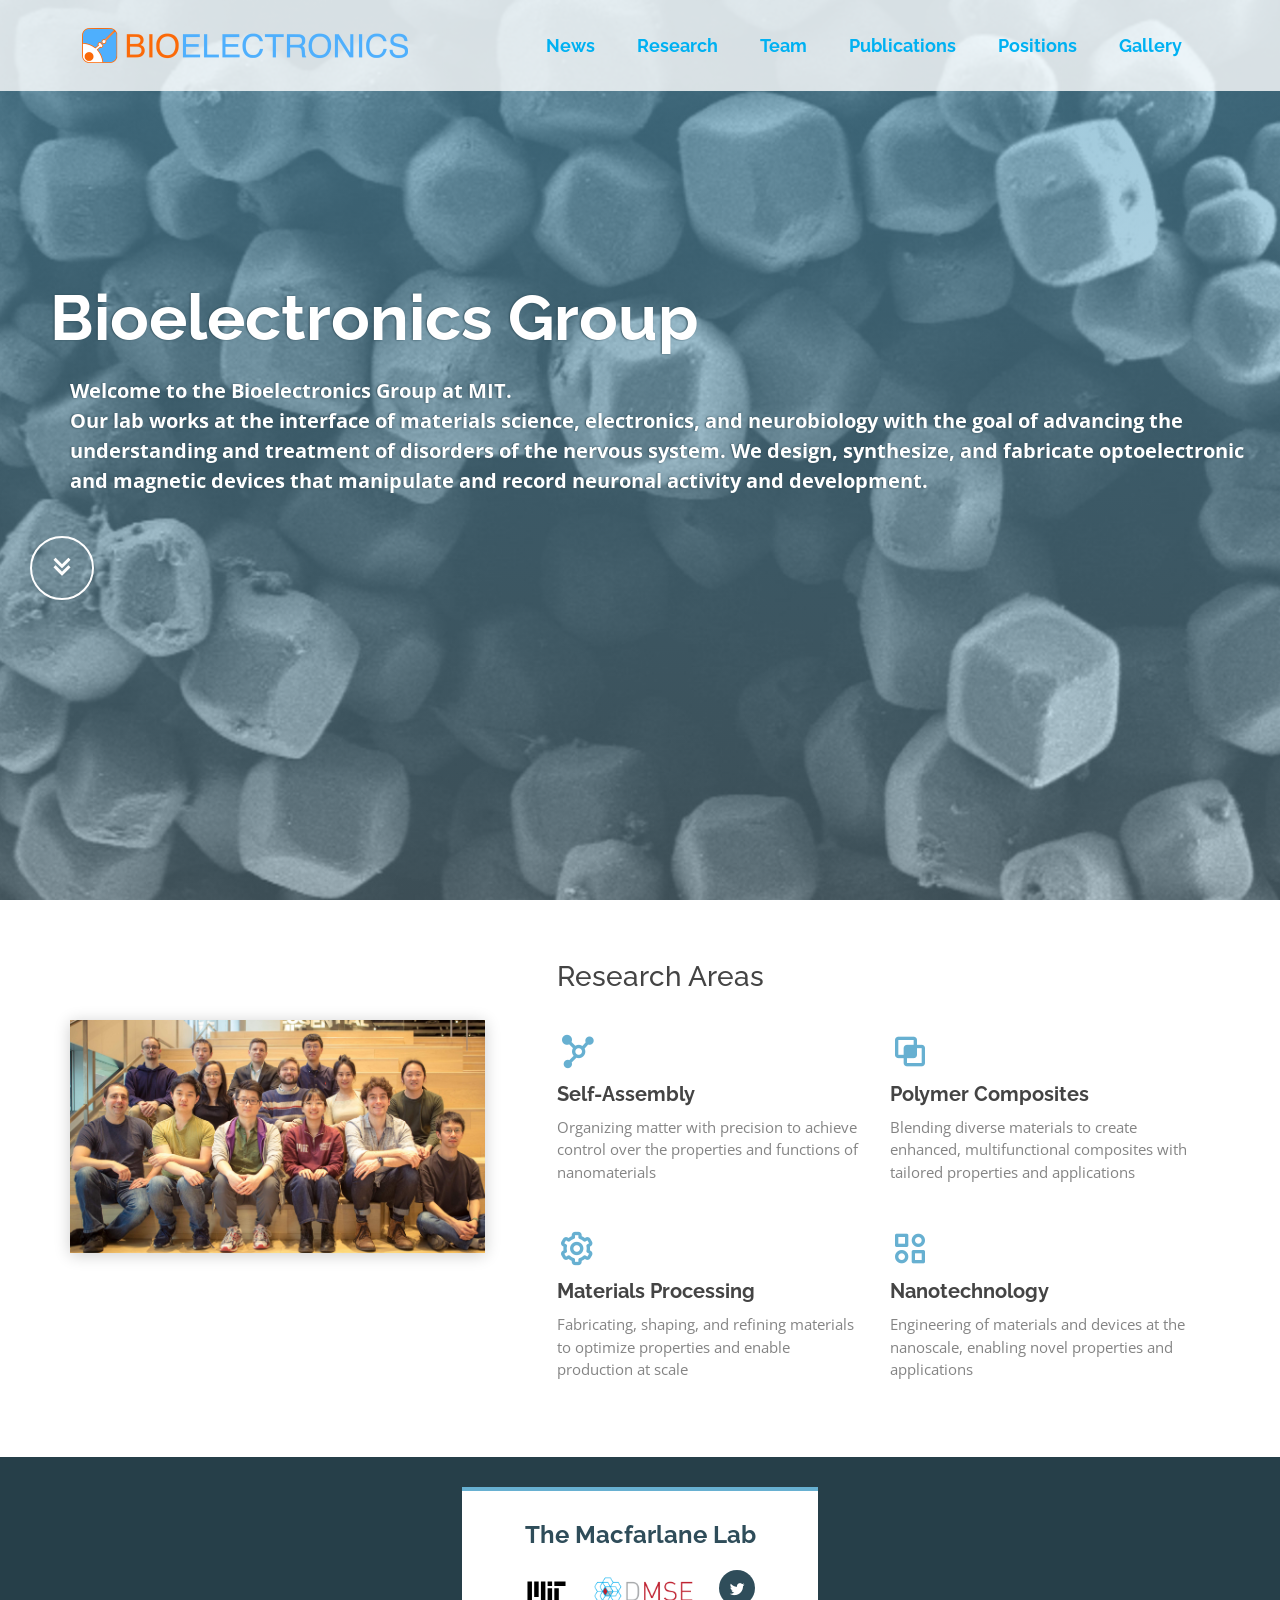
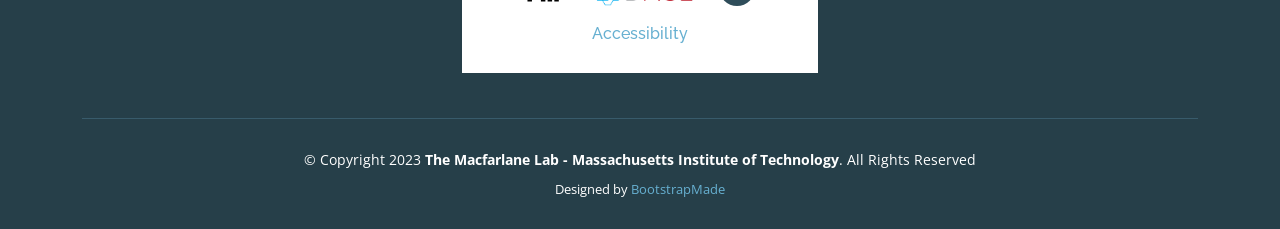
==== index.html @ 1fc3d75a "2025-08-12" ====
<!DOCTYPE html>
<html lang="en">

<head>
  <meta charset="utf-8">
  <meta content="width=device-width, initial-scale=1.0" name="viewport">

  <title>The Macfarlane Lab</title>
  <meta content="" name="description">
  <meta content="" name="keywords">

  <!-- Favicons -->
  <link href="assets/img/favicon.svg" rel="icon">
  <link href="assets/img/apple-touch-icon.png" rel="apple-touch-icon">

  <!-- Google Fonts -->
  <link href="https://fonts.googleapis.com/css?family=Open+Sans:300,300i,400,400i,600,600i,700,700i|Raleway:300,300i,400,400i,500,500i,600,600i,700,700i|Poppins:300,300i,400,400i,500,500i,600,600i,700,700i" rel="stylesheet">

  <!-- Vendor CSS Files -->
  <link href="assets/vendor/aos/aos.css" rel="stylesheet">
  <link href="assets/vendor/bootstrap/css/bootstrap.min.css" rel="stylesheet">
  <link href="assets/vendor/bootstrap-icons/bootstrap-icons.css" rel="stylesheet">
  <link href="assets/vendor/boxicons/css/boxicons.min.css" rel="stylesheet">
  <link href="assets/vendor/glightbox/css/glightbox.min.css" rel="stylesheet">
  <link href="assets/vendor/swiper/swiper-bundle.min.css" rel="stylesheet">

  <!-- Template Main CSS File -->
  <link href="assets/css/style.css" rel="stylesheet">

  <!-- =======================================================
  * Template Name: Squadfree
  * Updated: May 30 2023 with Bootstrap v5.3.0
  * Template URL: https://bootstrapmade.com/squadfree-free-bootstrap-template-creative/
  * Author: BootstrapMade.com
  * License: https://bootstrapmade.com/license/
  ======================================================== -->
</head>

<body>

  <!-- ======= Header ======= -->
  <header id="header" class="fixed-top ">
    <div class="container d-flex align-items-center justify-content-between position-relative">

      <div class="logo">
        <!-- <h1 class="text-light"><a href="index.html"><span>The Macfarlane Lab</span></a></h1> -->
        <!-- Uncomment below if you prefer to use an image logo -->
        <a href="index.html"><img src="assets/img/logo.png" alt="" class="img-fluid"></a>
      </div>

      <nav id="navbar" class="navbar">
        <ul>
          <!-- <li><a class="nav-link scrollto" href="index.html#hero">Home</a></li> -->
          <li><a class="nav-link scrollto" href="news.html">News</a></li>
          <!-- <li class="dropdown"><a href="research.html"><span>Research</span> <i class="bi bi-chevron-down"></i></a>
            <ul>
              <li><a href="research.html#overview">Overview</a></li>
              <li><a href="research.html#NCT">Magnetic Nanomaterials</a></li>
              <li><a href="research.html#PGNP">Multifunctional Fibers</a></li>
              <li><a href="research.html#PAE">Brain-Body Axis</a></li>
            </ul>
          </li>
          <li class="dropdown"><a href="team.html"><span>Team</span> <i class="bi bi-chevron-down"></i></a>
            <ul>
              <li><a href="polina.html">Prof. Anikeeva</a></li>
              <li><a href="team.html">Group Members</a></li>
            </ul>
          </li> -->
          <li><a class="nav-link scrollto" href="research.html">Research</a></li>
          <li><a class="nav-link scrollto" href="team.html">Team</a></li>          
          <li><a class="nav-link scrollto" href="publications.html">Publications</a></li>
          <li><a class="nav-link scrollto" href="contact.html">Positions</a></li>
          <li><a class="nav-link scrollto" href="gallery.html">Gallery</a></li>
        </ul>
        <i class="bi bi-list mobile-nav-toggle"></i>
      </nav><!-- .navbar -->

      <!-- <div class="logo" id="mit-logo">
        <a target="_blank " href="https://www.mit.edu/"><img src="assets/img/mit-lockup-std-three-line-rgb-white.svg" alt="" class="img-fluid"></a>
      </div> -->

    </div>
  </header><!-- End Header -->


  <!-- ======= Hero Section ======= -->
<section id="hero">
  <div class="hero-slideshow">
    <div class="slide active" style="background-image: url('assets/img/hero/hero-1.png')"></div>
    <div class="slide" style="background-image: url('assets/img/hero/hero-2.png')"></div>
    <div class="slide" style="background-image: url('assets/img/hero/hero-3.png')"></div>
    <div class="slide" style="background-image: url('assets/img/hero/hero-4.png')"></div>
    <div class="slide" style="background-image: url('assets/img/hero/hero-5.png')"></div>
    <div class="slide" style="background-image: url('assets/img/hero/hero-6.png')"></div>
  </div>
  
  <div class="hero-container" data-aos="fade-up">
      <h1>Bioelectronics Group</h1>
      <p>Welcome to the Bioelectronics Group at MIT.
      <br>
      Our lab works at the interface of materials science, electronics, 
        and neurobiology with the goal of advancing the understanding and treatment of disorders of the nervous system. 
        We design, synthesize, and fabricate optoelectronic and magnetic devices that manipulate and record neuronal activity and development.</p>
      <a href="#about" class="btn-get-started scrollto"><i class="bx bx-chevrons-down"></i></a>
  </div>
</section>
  <!-- <section id="hero">
    <div class="hero-container" data-aos="fade-up">
      <h1>Bioelectronics Group</h1>
      <p>Welcome to the Bioelectronics Group at MIT.
      <br>
      Our lab works at the interface of materials science, electronics, 
        and neurobiology with the goal of advancing the understanding and treatment of disorders of the nervous system. 
        We design, synthesize, and fabricate optoelectronic and magnetic devices that manipulate and record neuronal activity and development.</p>
      <a href="#about" class="btn-get-started scrollto"><i class="bx bx-chevrons-down"></i></a>
    </div>
  </section> -->
  <!-- End Hero -->

  <main id="main">

    <!-- ======= About Section ======= -->
    <section id="about" class="about about-main">
      <div class="container">

        <div class="row no-gutters">
          <div class="content col-xl-5 d-flex align-items-stretch" data-aos="fade-in">
            <div class="content">
              <div class="pic group-photo"><img src="assets/img/team/Group Photo 3_24.jpg" class="img-fluid" alt=""></div>
            </div>
          </div>
          <div class="col-xl-7 d-flex align-items-stretch">
            <div class="icon-boxes d-flex flex-column justify-content-center">
              <div class="row" data-aos="fade-up" >
                <h3>Research Areas</h3>
              </div>
              <div class="row">
                <div class="col-md-6 icon-box" data-aos="fade-up" data-aos-delay="100">
                  <i class="bx bxs-network-chart"></i>
                  <h4>Self-Assembly</h4>
                  <p>Organizing matter with precision to achieve control over the properties and functions of nanomaterials</p>
                </div>
                <div class="col-md-6 icon-box" data-aos="fade-up" data-aos-delay="200">
                  <i class='bx bx-intersect'></i>
                  <h4>Polymer Composites</h4>
                  <p>Blending diverse materials to create enhanced, multifunctional composites with tailored properties and applications</p>
                </div>
                <div class="col-md-6 icon-box" data-aos="fade-up" data-aos-delay="300">
                  <i class="bx bx-cog"></i>
                  <h4>Materials Processing</h4>
                  <p>Fabricating, shaping, and refining materials to optimize properties and enable production at scale</p>
                </div>
                <div class="col-md-6 icon-box" data-aos="fade-up" data-aos-delay="400">
                  <i class='bx bx-category-alt'></i>
                  <h4>Nanotechnology</h4>
                  <p>Engineering of materials and devices at the nanoscale, enabling novel properties and applications</p>
                </div>
              </div>
            </div><!-- End .content-->
          </div>
        </div>

      </div>
    </section><!-- End About Section -->

  </main><!-- End #main -->

  <!-- ======= Footer ======= -->
  <footer id="footer">
    <div class="footer-top">
      <div class="container">
        <div class="row justify-content-md-center">

          <div class="col-lg-4 col-md-7">
            <div class="footer-info">
              <h3>The Macfarlane Lab</h3>
              <div class="social-links mt-3">
                <a target="_blank" href="https://www.mit.edu/"><img src="assets/img/mit-logo-std-rgb-black.svg"></a>
                <a target="_blank" href="https://dmse.mit.edu/"><img src="assets/img/dmse-logo.png"></a>
                <a class="social-link" target="_blank" href="https://twitter.com/labmacfarlane" class="twitter"><i class="bx bxl-twitter"></i></a>             
              </div>
              <h6 class="accessibility"><a target="_blank" href="https://accessibility.mit.edu/">Accessibility</a></h6>
            </div>
          </div>

        </div>
      </div>
    </div>

    <div class="container">
      <div class="copyright">
        &copy; Copyright 2023 <strong><span>The Macfarlane Lab - Massachusetts Institute of Technology</span></strong>. All Rights Reserved
      </div>
      <div class="credits">
        <!-- All the links in the footer should remain intact. -->
        <!-- You can delete the links only if you purchased the pro version. -->
        <!-- Licensing information: https://bootstrapmade.com/license/ -->
        <!-- Purchase the pro version with working PHP/AJAX contact form: https://bootstrapmade.com/squadfree-free-bootstrap-template-creative/ -->
        Designed by <a href="https://bootstrapmade.com/">BootstrapMade</a>
      </div>
    </div>
  </footer><!-- End Footer -->

  <a href="#" class="back-to-top d-flex align-items-center justify-content-center"><i class="bi bi-arrow-up-short"></i></a>

  <!-- Vendor JS Files -->
  <script src="assets/vendor/purecounter/purecounter_vanilla.js"></script>
  <script src="assets/vendor/aos/aos.js"></script>
  <script src="assets/vendor/bootstrap/js/bootstrap.bundle.min.js"></script>
  <script src="assets/vendor/glightbox/js/glightbox.min.js"></script>
  <script src="assets/vendor/isotope-layout/isotope.pkgd.min.js"></script>
  <script src="assets/vendor/swiper/swiper-bundle.min.js"></script>

  <!-- Template Main JS File -->
  <script src="assets/js/main.js"></script>

</body>

</html>
---- assets/css/style.css ----
/**
* Template Name: Squadfree
* Updated: May 30 2023 with Bootstrap v5.3.0
* Template URL: https://bootstrapmade.com/squadfree-free-bootstrap-template-creative/
* Author: BootstrapMade.com
* License: https://bootstrapmade.com/license/
*/

/*--------------------------------------------------------------
# General
--------------------------------------------------------------*/
body {
  font-family: "Open Sans", sans-serif;
  color: #444444;
}

a {
  text-decoration: none;
  color: #67b0d1;
}

a:hover {
  color: #8ec4dd;
  text-decoration: none;
}

h1,
h2,
h3,
h4,
h5,
h6 {
  font-family: "Raleway", sans-serif;
}

#main {
  margin-top: 90px;
}

/*--------------------------------------------------------------
# Back to top button
--------------------------------------------------------------*/
.back-to-top {
  position: fixed;
  visibility: hidden;
  opacity: 0;
  right: 15px;
  bottom: 15px;
  z-index: 998;
  background: #67b0d1;
  width: 40px;
  height: 40px;
  border-radius: 50px;
  transition: all 0.4s;
}

.back-to-top i {
  font-size: 24px;
  color: #fff;
  line-height: 0;
}

.back-to-top:hover {
  background: #86c0da;
  color: #fff;
}

.back-to-top.active {
  visibility: visible;
  opacity: 1;
}

/*--------------------------------------------------------------
# Disable aos animation delay on mobile devices
--------------------------------------------------------------*/
@media screen and (max-width: 768px) {
  [data-aos-delay] {
    transition-delay: 0 !important;
  }
}

/*--------------------------------------------------------------
# Header
--------------------------------------------------------------*/
#header {
  transition: all 0.5s;
  z-index: 997;
  transition: all 0.5s;
  padding: 24px 0;
  background: rgba(255, 255, 255, 0.8);
}

#header.header-transparent {
  background: transparent;
}

#header.header-scrolled {
  background: rgba(255, 255, 255, 0.8);
  padding: 12px;
}

#header .logo h1 {
  font-size: 24px;
  margin: 0;
  line-height: 1;
  font-weight: 700;
  letter-spacing: 1px;
  font-family: "Poppins", sans-serif;
  text-transform: uppercase;
}

#header .logo h1 a,
#header .logo h1 a:hover {
  color: #fff;
  text-decoration: none;
}

#header .logo img {
  padding: 0;
  margin: 0;
  height: 35px;
  object-fit: contain;
  /* max-width: 300px; */
}

@media (max-width: 768px) {
  #header.header-scrolled {
    padding: 15px 0;
  }

  #header .logo h1 {
    font-size: 20px;
  }

  #header .logo img {
    height: 30px;
  }
}

/*--------------------------------------------------------------
# Navigation Menu
--------------------------------------------------------------*/
/**
* Desktop Navigation 
*/
.navbar {
  padding: 0;
  position: static;
}

.navbar ul {
  margin: 0;
  padding: 0;
  display: flex;
  list-style: none;
  align-items: center;
}

.navbar li {
  position: relative;
}

.navbar a,
.navbar a:focus {
  display: flex;
  align-items: center;
  justify-content: space-between;
  padding: 8px 16px;
  margin-left: 10px;
  font-family: "Raleway", sans-serif;
  font-size: 18px;
  font-weight: 700;
  color:  #00b1f2;
  white-space: nowrap;
  transition: 0.2s;
}

.navbar a i,
.navbar a:focus i {
  font-size: 12px;
  line-height: 0;
  margin-left: 5px;
}

.navbar a:hover,
.navbar .active,
.navbar .active:focus,
.navbar li:hover>a {
  background: rgba(255, 255, 255, 0.6);
  color:  #ff9100;
}

.navbar .dropdown ul {
  display: block;
  position: absolute;
  left: 10px;
  top: calc(100% + 30px);
  margin: 0;
  padding: 10px 0;
  z-index: 99;
  opacity: 0;
  visibility: hidden;
  background: #ffffff;
  box-shadow: 0px 0px 30px rgba(127, 137, 161, 0.0);
  transition: 0.3s;
}

.navbar .dropdown ul li {
  min-width: 200px;
}

.navbar .dropdown ul a {
  padding: 10px 20px;
  font-size: 15px;
  text-transform: none;
  font-weight: 600;
  color: #2f4d5a;
}

.navbar .dropdown ul a i {
  font-size: 12px;
}

.navbar .dropdown ul a:hover,
.navbar .dropdown ul .active:hover,
.navbar .dropdown ul li:hover>a {
  color:  #00bafe;
}

.navbar .dropdown:hover>ul {
  opacity: 1;
  top: 100%;
  visibility: visible;
}

.navbar .megamenu {
  position: static;
}

.navbar .megamenu ul {
  margin: 0;
  padding: 10px;
  display: block;
  position: absolute;
  top: 130%;
  left: 0;
  right: 0;
  visibility: hidden;
  opacity: 0;
  display: flex;
  transition: 0.3s;
  border-radius: 4px;
  z-index: 99;
}

.navbar .megamenu ul li {
  flex: 1;
}

.navbar .megamenu ul li strong {
  padding: 10px 0 10px 20px;
  display: block;
}

.navbar .megamenu ul li a,
.navbar .megamenu ul li:hover>a {
  color: rgba(var(--color-white-rgb), 0.5);
  background: none;
  padding: 8px 10px;
}

.navbar .megamenu ul li a:hover,
.navbar .megamenu ul li .active,
.navbar .megamenu ul li .active:hover {
  color: #67b0d1;
}

.navbar .megamenu:hover>ul {
  opacity: 1;
  top: 100%;
  visibility: visible;
}

.navbar .dropdown .dropdown ul {
  top: 0;
  left: calc(100% - 30px);
  visibility: hidden;
}

.navbar .dropdown .dropdown:hover>ul {
  opacity: 1;
  top: 0;
  left: 100%;
  visibility: visible;
}

@media (max-width: 1366px) {
  .navbar .dropdown .dropdown ul {
    left: -90%;
  }

  .navbar .dropdown .dropdown:hover>ul {
    left: -100%;
  }
}

/**
* Mobile Navigation 
*/
.mobile-nav-toggle {
  color: #00b1f2;
  font-size: 28px;
  cursor: pointer;
  display: none;
  line-height: 0;
  transition: 0.5s;
}

@media (max-width: 991px) {
  .mobile-nav-toggle {
    display: block;
  }

  .navbar ul {
    display: none;
  }

  .navbar {
    order: 3;
  } #mit-logo {
    order: 2;
  }
}

.navbar-mobile {
  position: fixed;
  overflow: hidden;
  top: 0;
  right: 0;
  left: 0;
  bottom: 0;
  background: rgba(43, 111, 142, 0.9);
  transition: 0.3s;
}

.navbar-mobile .mobile-nav-toggle {
  position: absolute;
  top: 15px;
  right: 15px;
}

.navbar-mobile ul {
  display: block;
  position: absolute;
  top: 55px;
  right: 15px;
  bottom: 15px;
  left: 15px;
  padding: 10px 0;
  background-color: #fff;
  overflow-y: auto;
  transition: 0.3s;
}

.navbar-mobile a,
.navbar-mobile a:focus {
  padding: 10px 20px;
  font-size: 15px;
  color: #2f4d5a;
}

.navbar-mobile a:hover,
.navbar-mobile .active,
.navbar-mobile li:hover>a {
  color: #67b0d1;
}

.navbar-mobile .getstarted,
.navbar-mobile .getstarted:focus {
  margin: 15px;
}

.navbar-mobile .dropdown ul {
  position: static;
  display: none;
  margin: 10px 20px;
  padding: 10px 0;
  z-index: 99;
  opacity: 1;
  visibility: visible;
  background: #fff;
  box-shadow: 0px 0px 30px rgba(127, 137, 161, 0.25);
}

.navbar-mobile .dropdown ul li {
  min-width: 200px;
}

.navbar-mobile .dropdown ul a {
  padding: 10px 20px;
}

.navbar-mobile .dropdown ul a i {
  font-size: 12px;
}

.navbar-mobile .dropdown ul a:hover,
.navbar-mobile .dropdown ul .active:hover,
.navbar-mobile .dropdown ul li:hover>a {
  color: #67b0d1;
}

.navbar-mobile .dropdown>.dropdown-active {
  display: block;
}

.navbar-mobile .megamenu ul li a,
.navbar-mobile .megamenu ul li:hover>a {
  color: rgba(var(--color-white-rgb), 0.5);
  background: none;
}

.navbar-mobile .megamenu ul li a:hover,
.navbar-mobile .megamenu ul li .active,
.navbar-mobile .megamenu ul li .active:hover {
  color: #67b0d1;
}

/*--------------------------------------------------------------
# Hero Section
--------------------------------------------------------------*/
#hero {
  width: 100%;
  height: 100vh;
  background: linear-gradient(rgba(55, 142, 181, 0.5), rgba(55, 142, 181, 0.2)), url("../img/hero-bg.jpg") top center;
  background-size: cover;
  position: relative;
  margin-bottom: -90px;
}

#hero .hero-container {
  position: absolute;
  bottom: 0;
  top: 0;
  left: 20px;
  right: 0;
  display: flex;
  justify-content: center;
  align-items: flex-start;
  flex-direction: column;
  text-align: left;
}

#hero h1 {
  margin: 0 0 30px 30px;
  font-size: 64px;
  font-weight: 700;
  line-height: 56px;
  /* text-transform: uppercase; */
  color: #fff;
  text-shadow: -1px 0 2px #2f4d5a;
}

#hero h2 {
  color: #fff;
  margin-bottom: 50px;
  padding: 0 20px;
  font-size: 20px;
  text-transform: uppercase;
  font-weight: 700;
  text-shadow: -1px 0 2px #2f4d5a;
}

#hero p {
  color: #fff;
  margin: 0 0 30px 30px;
  padding: 0 20px;
  font-size: 20px;
  font-weight: 700;
  text-shadow: -1px 0 2px #2f4d5a;
}

#hero .btn-get-started {
  font-size: 36px;
  display: inline-block;
  padding: 4px 0;
  border-radius: 50px;
  transition: 0.3s ease-in-out;
  margin: 10px;
  width: 64px;
  height: 64px;
  text-align: center;
  border: 2px solid #fff;
  color: #fff;
}

#hero .btn-get-started:hover {
  padding-top: 8px;
  background: rgba(255, 255, 255, 0.15);
}

#hero .hero-slideshow {
  position: absolute;
  top: 0;
  left: 0;
  width: 100%;
  height: 100%;
  z-index: -1;
}

#hero .slide {
  position: absolute;
  top: 0;
  left: 0;
  width: 100%;
  height: 100%;
  background-size: cover;
  background-position: center;
  opacity: 0;
  transition: opacity 2s ease-in-out;
}

#hero .slide.active {
  opacity: 1;
}

#hero .slide::before {
  content: '';
  position: absolute;
  top: 0;
  left: 0;
  width: 100%;
  height: 100%;
  background: linear-gradient(rgba(55, 142, 181, 0.5), rgba(55, 142, 181, 0.2));
}

@media (min-width: 1024px) {
  #hero {
    background-attachment: fixed;
  }
}

@media (max-width: 768px) {
  #hero h1 {
    font-size: 28px;
    line-height: 36px;
  }

  #hero h2 {
    font-size: 14px;
    line-height: 18px;
    margin-bottom: 30px;
  }
}

/*--------------------------------------------------------------
# Sections General
--------------------------------------------------------------*/
section {
  padding: 30px 0 60px 0;
  overflow: hidden;
}

.section-bg {
  background-color: #f4f9fc;
}

.section-title {
  display: flex;
  flex-direction: column;
  text-align: center;
  padding-bottom: 30px;
  align-items: center;
}

.section-title h2 {
  font-size: 32px;
  font-weight: bold;
  position: relative;
  margin-bottom: 30px;
  color: #2f4d5a;
  z-index: 2;
}

.section-title h2::after {
  content: "";
  position: absolute;
  left: 50%;
  top: 50%;
  transform: translate(-50%, -50%);
  width: 122px;
  height: 66px;
  background: url(../img/section-title-bg.png) no-repeat;
  z-index: -1;
}

.section-title p {
  margin-bottom: 0;
}

/*--------------------------------------------------------------
# Breadcrumbs
--------------------------------------------------------------*/
.breadcrumbs {
  padding: 15px 0;
  background-color: #f8fbfd;
  min-height: 40px;
}

.breadcrumbs h2 {
  font-size: 24px;
  font-weight: 300;
}

.breadcrumbs ol {
  display: flex;
  flex-wrap: wrap;
  list-style: none;
  padding: 0;
  margin: 0;
  font-size: 14px;
}

.breadcrumbs ol li+li {
  padding-left: 10px;
}

.breadcrumbs ol li+li::before {
  display: inline-block;
  padding-right: 10px;
  color: #6c757d;
  content: "/";
}

@media (max-width: 768px) {
  .breadcrumbs .d-flex {
    display: block !important;
  }

  .breadcrumbs ol {
    display: block;
  }

  .breadcrumbs ol li {
    display: inline-block;
  }
}

/*--------------------------------------------------------------
# About
--------------------------------------------------------------*/
.about {
  background: url("../img/about-bg.jpg") center center no-repeat;
  background-size: cover;
  padding: 60px 0;
  position: relative;
}

.about::before {
  content: "";
  position: absolute;
  left: 0;
  right: 0;
  top: 0;
  bottom: 0;
  background: rgba(255, 255, 255, 0.75);
  z-index: 9;
}

.about .container {
  position: relative;
  z-index: 10;
}

.about .content {
  padding: 30px 30px 30px 0;
}

.about .content h3 {
  font-weight: 700;
  font-size: 34px;
  color: #2f4d5a;
  margin-bottom: 30px;
}

.about .content p {
  margin-bottom: 30px;
}

.about .content .about-btn {
  display: inline-block;
  background: #67b0d1;
  padding: 6px 44px 8px 30px;
  color: #fff;
  border-radius: 50px;
  transition: 0.3s;
  position: relative;
}

.about .content .about-btn i {
  font-size: 18px;
  position: absolute;
  right: 18px;
  top: 9px;
}

.about .content .about-btn:hover {
  background: #7bbad7;
}

.about .icon-boxes .icon-box {
  margin-top: 30px;
}

.about .icon-boxes .icon-box i {
  font-size: 40px;
  color: #67b0d1;
  margin-bottom: 10px;
}

.about .icon-boxes .icon-box h4 {
  font-size: 20px;
  font-weight: 700;
  margin: 0 0 10px 0;
}

.about .icon-boxes .icon-box p {
  font-size: 15px;
  color: #848484;
}

.about .group-photo {
  box-shadow: 0px 2px 15px rgba(0, 0, 0, 0.2);
}

/* @media (max-width: 1200px) {
  .about .content {
    padding-right: 0;
  }
} */

@media (max-width: 768px) {
  .about {
    text-align: center;
  }

  .about p {
    padding: 0 40px;
  }

  .about .content {
    padding: 20px;
  }
}

/*--------------------------------------------------------------
# Research
--------------------------------------------------------------*/

.research {
  background-size: cover;
  padding: 15px 0;
  position: relative;
}

.research::before {
  content: "";
  position: absolute;
  left: 0;
  right: 0;
  top: 0;
  bottom: 0;
  background: rgba(255, 255, 255, 0.75);
  z-index: 9;
}

.research .section-title p {
  text-align: justify;
}

.research-variant {
  background-color:#409cc5
}

.research .container {
  position: relative;
  z-index: 10;
}

.research .content {
  padding: 15px 15px 0 15px;
}

.research .content h3 {
  font-weight: 700;
  font-size: 34px;
  color: #2f4d5a;
  margin-bottom: 30px;
}

.research .content p {
  text-align: justify;
}

.research-variant .topic-pic {
  box-shadow: 0px 2px 15px rgba(0, 0, 0, 0.2);
}

.research .row div {
  justify-content: center;
}

/* @media (max-width: 1200px) {
  .research .content {
    padding-right: 0;
  }
} */

@media (max-width: 768px) {
  .research .row {
    text-align: center;
  }
}

/*--------------------------------------------------------------
# News
--------------------------------------------------------------*/

.news .news-pic-container {
  padding: 15px 0;
  display: flex;
  justify-content: center;
}

.news .news-pic-container img {
  max-width: min(90%, 400px);
  box-shadow: 0px 2px 15px rgba(0, 0, 0, 0.2);
}

/*--------------------------------------------------------------
# Services
--------------------------------------------------------------*/
.services .icon-box {
  padding: 30px;
  position: relative;
  overflow: hidden;
  background: #fff;
  box-shadow: 0 0 29px 0 rgba(68, 88, 144, 0.12);
  transition: all 0.3s ease-in-out;
  border-radius: 8px;
  z-index: 1;
}

.services .icon-box::before {
  content: "";
  position: absolute;
  background: white;
  right: 0;
  left: 0;
  bottom: 0;
  top: 100%;
  transition: all 0.3s;
  z-index: -1;
}

.services .icon-box:hover::before {
  background: #67b0d1;
  top: 0;
  border-radius: 0px;
}

.services .icon {
  margin-bottom: 15px;
}

.services .icon i {
  font-size: 48px;
  line-height: 1;
  color: #67b0d1;
  transition: all 0.3s ease-in-out;
}

.services .title {
  font-weight: 700;
  margin-bottom: 15px;
  font-size: 18px;
}

.services .title a {
  color: #111;
}

.services .description {
  font-size: 15px;
  line-height: 24px;
  margin-bottom: 0;
}

.services .icon-box:hover .title a,
.services .icon-box:hover .description {
  color: #fff;
}

.services .icon-box:hover .icon i {
  color: #fff;
}

/*--------------------------------------------------------------
# Cta
--------------------------------------------------------------*/
.cta {
  background: linear-gradient(rgba(255, 255, 255, 0.8), rgba(255, 255, 255, 0.8)), url("../img/cta-bg.jpg") fixed center center;
  background-size: cover;
  padding: 60px 0;
}

.cta h3 {
  color: #fff;
  font-size: 28px;
  font-weight: 700;
}

.cta p {
  color: #fff;
}

.cta .cta-btn {
  font-family: "Raleway", sans-serif;
  text-transform: uppercase;
  font-weight: 500;
  font-size: 16px;
  letter-spacing: 1px;
  display: inline-block;
  padding: 8px 28px;
  border-radius: 25px;
  transition: 0.5s;
  margin-top: 10px;
  border: 2px solid rgba(255, 255, 255, 0.5);
  color: #fff;
}

.cta .cta-btn:hover {
  border-color: #fff;
}

/*--------------------------------------------------------------
# Portfolio
--------------------------------------------------------------*/
.portfolio .portfolio-item {
  margin-bottom: 30px;
}

.portfolio #portfolio-flters {
  padding: 0;
  margin: 0 auto 35px auto;
  list-style: none;
  text-align: center;
  background: #ecf5f9;
  border-radius: 50px;
  padding: 2px 15px;
}

.portfolio #portfolio-flters li {
  cursor: pointer;
  display: inline-block;
  padding: 10px 15px 8px 15px;
  font-size: 14px;
  font-weight: 600;
  line-height: 1;
  text-transform: uppercase;
  color: #2f4d5a;
  margin-bottom: 5px;
  transition: all 0.3s ease-in-out;
}

.portfolio #portfolio-flters li:hover,
.portfolio #portfolio-flters li.filter-active {
  color: #67b0d1;
}

.portfolio #portfolio-flters li:last-child {
  margin-right: 0;
}

.portfolio .portfolio-wrap {
  transition: 0.3s;
  position: relative;
  overflow: hidden;
  z-index: 1;
}

.portfolio .portfolio-wrap::before {
  content: "";
  background: rgba(255, 255, 255, 0.5);
  position: absolute;
  left: 0;
  right: 0;
  top: 0;
  bottom: 0;
  transition: all ease-in-out 0.3s;
  z-index: 2;
  opacity: 0;
}

.portfolio .portfolio-wrap .portfolio-info {
  background: #fff;
  padding: 20px 0;
  color: #2f4d5a;
  box-shadow: 0px 2px 15px rgba(0, 0, 0, 0.1);
  text-align: center;
  font-size: 13px;
}

.portfolio .portfolio-wrap .portfolio-info .portfolio-title {
  font-style: italic;
}

.portfolio .portfolio-wrap .portfolio-links {
  opacity: 1;
  left: 0;
  right: 0;
  bottom: -60px;
  z-index: 3;
  position: absolute;
  transition: all ease-in-out 0.3s;
  display: flex;
  justify-content: center;
}

.portfolio .portfolio-wrap .portfolio-links a {
  color: #fff;
  font-size: 28px;
  text-align: center;
  background: rgba(103, 176, 209, 0.75);
  transition: 0.3s;
  width: 50%;
}

.portfolio .portfolio-wrap .portfolio-links a:hover {
  background: rgba(103, 176, 209, 0.95);
}

.portfolio .portfolio-wrap .portfolio-links a+a {
  border-left: 1px solid #8ec4dd;
}

.portfolio .portfolio-wrap:hover::before {
  top: 0;
  left: 0;
  right: 0;
  bottom: 0;
  opacity: 1;
}

.portfolio .portfolio-wrap:hover .portfolio-links {
  opacity: 1;
  bottom: 0;
}

/*--------------------------------------------------------------
# Portfolio Details
--------------------------------------------------------------*/
.portfolio-details {
  padding-top: 40px;
}

.portfolio-details .portfolio-details-slider img {
  width: 100%;
}

.portfolio-details .portfolio-details-slider .swiper-pagination {
  margin-top: 20px;
  position: relative;
}

.portfolio-details .portfolio-details-slider .swiper-pagination .swiper-pagination-bullet {
  width: 12px;
  height: 12px;
  background-color: #fff;
  opacity: 1;
  border: 1px solid #67b0d1;
}

.portfolio-details .portfolio-details-slider .swiper-pagination .swiper-pagination-bullet-active {
  background-color: #67b0d1;
}

.portfolio-details .portfolio-info {
  padding: 30px;
  box-shadow: 0px 0 30px rgba(47, 77, 90, 0.08);
}

.portfolio-details .portfolio-info h3 {
  font-size: 22px;
  font-weight: 700;
  margin-bottom: 20px;
  padding-bottom: 20px;
  border-bottom: 1px solid #eee;
}

.portfolio-details .portfolio-info ul {
  list-style: none;
  padding: 0;
  font-size: 15px;
}

.portfolio-details .portfolio-info ul li+li {
  margin-top: 10px;
}

.portfolio-details .portfolio-description {
  padding-top: 30px;
}

.portfolio-details .portfolio-description h2 {
  font-size: 26px;
  font-weight: 700;
  margin-bottom: 20px;
}

.portfolio-details .portfolio-description p {
  padding: 0;
}

/*--------------------------------------------------------------
# Research
--------------------------------------------------------------*/



/*--------------------------------------------------------------
# Rob
--------------------------------------------------------------*/

.rob .content {
  padding: 10px 15px;
}

.rob #rob-pic {
  box-shadow: 0px 2px 15px rgba(0, 0, 0, 0.2);
}

.rob .education span, .rob .profile span {
  margin-top: 5px;
}

.rob .education .pi {
  margin-top: 2px;
  text-indent: 20px;
}

.rob .bio {
  text-align: justify;
}

/*--------------------------------------------------------------
# Team
--------------------------------------------------------------*/

.team .group-photo {
  max-width: min(90%, 700px);
  margin-bottom: 20px;
  box-shadow: 0px 2px 15px rgba(0, 0, 0, 0.2);
}

.team .grouping {
  margin: 15px 0;
}

.team .member {
  text-align: center;
  margin-bottom: 150px;
  position: relative;
}

.team .member .pic {
  overflow: hidden;
}

.team .member .member-info {
  position: absolute;
  top: 85%;
  left: 20px;
  right: 20px;
  background: #fff;
  padding: 20px 5px;
  color: #2f4d5a;
  box-shadow: 0px 2px 15px rgba(0, 0, 0, 0.1);
  overflow: hidden;
}

/* .team .member:hover .member-info {
  max-height: 300px;
} */

.team .member h4 {
  font-weight: 700;
  margin-bottom: 10px;
  font-size: 16px;
  color: #2f4d5a;
  position: relative;
  padding-bottom: 10px;
}

.team .member h4::after {
  content: "";
  position: absolute;
  display: block;
  width: 50px;
  height: 1px;
  background: #b1cbd7;
  bottom: 0;
  left: calc(50% - 25px);
}

.team .member span {
  font-style: italic;
  display: block;
  font-size: 13px;
}

.team .member .social {
  margin-top: 15px;
}

.team .member .social a {
  transition: color 0.3s;
  color: #52869d;
}

.team .member .social a:hover {
  color: #67b0d1;
}

.team .member .social i {
  font-size: 16px;
  margin: 0 2px;
}

/* @media (max-width: 992px) {
  .team .member {
    margin-bottom: 110px;
  }
} */

/*--------------------------------------------------------------
# Contact
--------------------------------------------------------------*/

.contact .content {
  padding: 10px 15px;
}

.contact .content p {
  text-align: justify;
}

.contact .section-title h2 {
  margin-bottom: 10px;
}

.contact {
  padding-bottom: 80px;
}

.contact .info-box {
  color: #444444;
  background: #fff;
  text-align: center;
  box-shadow: 0 0 30px rgba(214, 215, 216, 0.6);
  padding: 20px 0 30px 0;
}

.contact .info-box i {
  font-size: 32px;
  color: #67b0d1;
  border-radius: 50%;
  padding: 8px;
  border: 2px dotted #f0f7fa;
}

.contact .info-box h3 {
  font-size: 20px;
  color: #777777;
  font-weight: 700;
  margin: 10px 0;
}

.contact .info-box p {
  padding: 0;
  line-height: 24px;
  font-size: 14px;
  margin-bottom: 0;
}

.contact .php-email-form {
  box-shadow: 0 0 30px rgba(214, 215, 216, 0.6);
  padding: 30px;
  background: #fff;
}

.contact .php-email-form .error-message {
  display: none;
  color: #fff;
  background: #ed3c0d;
  text-align: left;
  padding: 15px;
  font-weight: 600;
}

.contact .php-email-form .error-message br+br {
  margin-top: 25px;
}

.contact .php-email-form .sent-message {
  display: none;
  color: #fff;
  background: #18d26e;
  text-align: center;
  padding: 15px;
  font-weight: 600;
}

.contact .php-email-form .loading {
  display: none;
  background: #fff;
  text-align: center;
  padding: 15px;
}

.contact .php-email-form .loading:before {
  content: "";
  display: inline-block;
  border-radius: 50%;
  width: 24px;
  height: 24px;
  margin: 0 10px -6px 0;
  border: 3px solid #18d26e;
  border-top-color: #eee;
  animation: animate-loading 1s linear infinite;
}

.contact .php-email-form input,
.contact .php-email-form textarea {
  border-radius: 0;
  box-shadow: none;
  font-size: 14px;
}

.contact .php-email-form input::focus,
.contact .php-email-form textarea::focus {
  background-color: #67b0d1;
}

.contact .php-email-form input {
  padding: 10px 15px;
}

.contact .php-email-form textarea {
  padding: 12px 15px;
}

.contact .php-email-form button[type=submit] {
  background: #67b0d1;
  border: 0;
  padding: 10px 24px;
  color: #fff;
  transition: 0.4s;
}

.contact .php-email-form button[type=submit]:hover {
  background: #8ec4dd;
}

@keyframes animate-loading {
  0% {
    transform: rotate(0deg);
  }

  100% {
    transform: rotate(360deg);
  }
}

/*--------------------------------------------------------------
# Footer
--------------------------------------------------------------*/
#footer {
  background: #263f49;
  padding: 0 0 30px 0;
  color: #fff;
  font-size: 14px;
}

#footer .footer-top {
  padding: 60px 0 30px 0;
}

#footer .footer-top .footer-info {
  margin-top: -30px;
  margin-bottom: 15px;
  background: white;
  color: #2f4d5a;
  border-top: 4px solid #67b0d1;
  text-align: center;
  padding: 30px 20px;
}

#footer .footer-top .footer-info h3 {
  font-size: 24px;
  margin: 0 0 20px 0;
  padding: 2px 0 2px 0;
  line-height: 1;
  font-weight: 700;
}

#footer .footer-top .footer-info p {
  font-size: 14px;
  line-height: 24px;
  margin-bottom: 0;
  font-family: "Raleway", sans-serif;
}

#footer .footer-top .social-links {
  padding-bottom: 10px;
}

#footer .footer-top .social-links .social-link {
  font-size: 18px;
  display: inline-block;
  background: #2f4d5a;
  color: #fff;
  line-height: 1px;
  padding: 8px 0;
  margin: 0 12px;
  border-radius: 50%;
  text-align: center;
  width: 36px;
  height: 36px;
  transition: 0.3s;
}

#footer .footer-top .social-links .social-link i {
  position: relative;
  bottom: -2px;
}

#footer .footer-top .social-links img {
  padding: 8px 10px;
  height: 45px;
}

#footer .footer-top .social-links .social-link:hover {
  background: #67b0d1;
  color: #fff;
  text-decoration: none;
}

#footer .footer-top h4 {
  font-size: 16px;
  font-weight: 600;
  color: #fff;
  position: relative;
  padding-bottom: 12px;
}

#footer .accessibility {
  padding-bottom: 0;
  margin-bottom: 0;
}

#footer .footer-top .footer-links {
  margin-bottom: 30px;
}

#footer .footer-top .footer-links ul {
  display: flex;
  list-style: none;
  padding: 0;
  margin: 0;
}

#footer .footer-top .footer-links ul i {
  padding-right: 2px;
  color: #b5d9e9;
  font-size: 18px;
  line-height: 1;
}

#footer .footer-top .footer-links ul li {
  padding: 0 10px 10px 0;
  display: flex;
  align-items: center;
}

#footer .footer-top .footer-links ul a {
  color: #fff;
  transition: 0.3s;
  display: inline-block;
  line-height: 1;
}

#footer .footer-top .footer-links ul a:hover {
  color: #a2cfe3;
}

#footer .footer-top .footer-newsletter form {
  margin-top: 30px;
  background: #fff;
  padding: 6px 10px;
  position: relative;
  border-radius: 4;
}

#footer .copyright {
  border-top: 1px solid #385b6b;
  text-align: center;
  padding-top: 30px;
}

#footer .credits {
  padding-top: 10px;
  text-align: center;
  font-size: 13px;
  color: #fff;
}

@media (max-width: 575px) {
  #footer .footer-top .footer-info {
    margin: -20px 0 30px 0;
  }
}
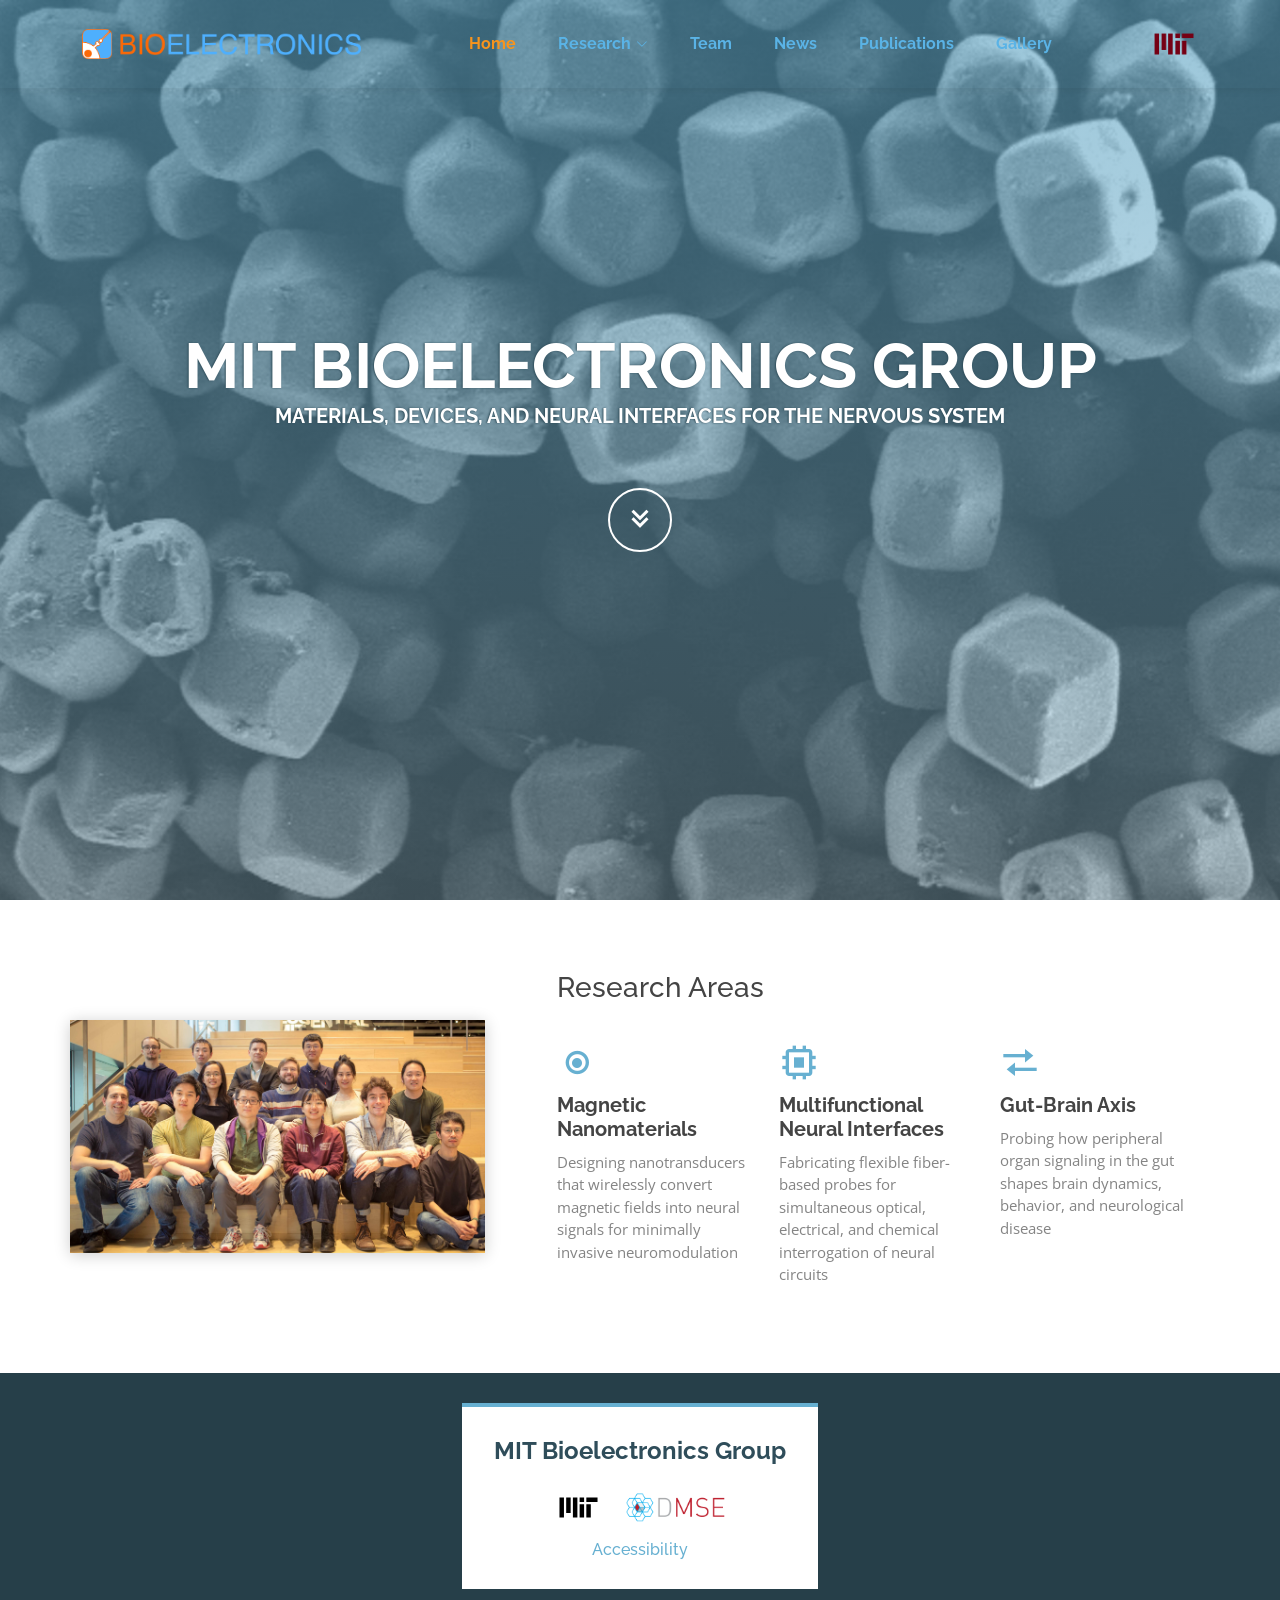
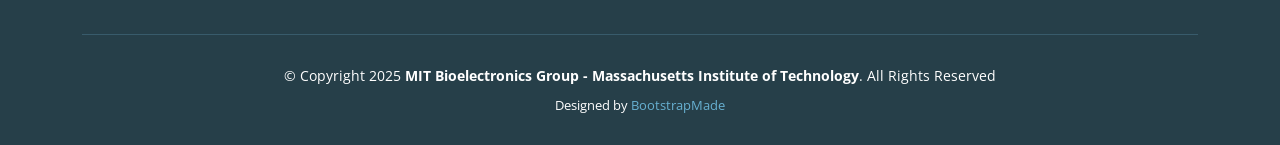
==== commit 1165b6e3: "Major update with Claude Code" ====
--- a/index.html
+++ b/index.html
@@ -1,11 +1,11 @@
 <!DOCTYPE html>
-<html lang="en">
+<html lang="en" class="no-js">
 
 <head>
   <meta charset="utf-8">
   <meta content="width=device-width, initial-scale=1.0" name="viewport">
 
-  <title>The Macfarlane Lab</title>
+  <title>MIT Bioelectronics Group</title>
   <meta content="" name="description">
   <meta content="" name="keywords">
 
@@ -39,83 +39,50 @@
 <body>
 
   <!-- ======= Header ======= -->
-  <header id="header" class="fixed-top ">
+  <header id="header" class="fixed-top header-transparent">
     <div class="container d-flex align-items-center justify-content-between position-relative">
 
       <div class="logo">
-        <!-- <h1 class="text-light"><a href="index.html"><span>The Macfarlane Lab</span></a></h1> -->
+        <a href="index.html"><img src="assets/img/logo.png" alt="MIT Bioelectronics Group" class="img-fluid"></a>
         <!-- Uncomment below if you prefer to use an image logo -->
-        <a href="index.html"><img src="assets/img/logo.png" alt="" class="img-fluid"></a>
+        <!-- <a href="index.html"><img src="assets/img/logo.png" alt="" class="img-fluid"></a>-->
       </div>
 
       <nav id="navbar" class="navbar">
         <ul>
-          <!-- <li><a class="nav-link scrollto" href="index.html#hero">Home</a></li> -->
-          <li><a class="nav-link scrollto" href="news.html">News</a></li>
-          <!-- <li class="dropdown"><a href="research.html"><span>Research</span> <i class="bi bi-chevron-down"></i></a>
+          <li><a class="nav-link scrollto active" href="#hero">Home</a></li>
+          <li class="dropdown"><a href="research.html"><span>Research</span> <i class="bi bi-chevron-down"></i></a>
             <ul>
               <li><a href="research.html#overview">Overview</a></li>
-              <li><a href="research.html#NCT">Magnetic Nanomaterials</a></li>
-              <li><a href="research.html#PGNP">Multifunctional Fibers</a></li>
-              <li><a href="research.html#PAE">Brain-Body Axis</a></li>
+              <li><a href="research.html#magnetic">Magnetic Nanomaterials</a></li>
+              <li><a href="research.html#fibers">Neural Interfaces</a></li>
+              <li><a href="research.html#gutbrain">Gut-Brain Axis</a></li>
             </ul>
           </li>
-          <li class="dropdown"><a href="team.html"><span>Team</span> <i class="bi bi-chevron-down"></i></a>
-            <ul>
-              <li><a href="polina.html">Prof. Anikeeva</a></li>
-              <li><a href="team.html">Group Members</a></li>
-            </ul>
-          </li> -->
-          <li><a class="nav-link scrollto" href="research.html">Research</a></li>
-          <li><a class="nav-link scrollto" href="team.html">Team</a></li>          
+          <li><a class="nav-link scrollto" href="team.html">Team</a></li>
+          <li><a class="nav-link scrollto" href="news.html">News</a></li>
           <li><a class="nav-link scrollto" href="publications.html">Publications</a></li>
-          <li><a class="nav-link scrollto" href="contact.html">Positions</a></li>
           <li><a class="nav-link scrollto" href="gallery.html">Gallery</a></li>
+          
         </ul>
         <i class="bi bi-list mobile-nav-toggle"></i>
       </nav><!-- .navbar -->
 
-      <!-- <div class="logo" id="mit-logo">
-        <a target="_blank " href="https://www.mit.edu/"><img src="assets/img/mit-lockup-std-three-line-rgb-white.svg" alt="" class="img-fluid"></a>
-      </div> -->
+      <div class="logo" id="mit-logo">
+        <a target="_blank " href="https://www.mit.edu/"><img src="assets/img/mit-logo-red.png" alt="" class="img-fluid"></a>
+      </div>
 
     </div>
   </header><!-- End Header -->
 
-
   <!-- ======= Hero Section ======= -->
-<section id="hero">
-  <div class="hero-slideshow">
-    <div class="slide active" style="background-image: url('assets/img/hero/hero-1.png')"></div>
-    <div class="slide" style="background-image: url('assets/img/hero/hero-2.png')"></div>
-    <div class="slide" style="background-image: url('assets/img/hero/hero-3.png')"></div>
-    <div class="slide" style="background-image: url('assets/img/hero/hero-4.png')"></div>
-    <div class="slide" style="background-image: url('assets/img/hero/hero-5.png')"></div>
-    <div class="slide" style="background-image: url('assets/img/hero/hero-6.png')"></div>
-  </div>
-  
-  <div class="hero-container" data-aos="fade-up">
-      <h1>Bioelectronics Group</h1>
-      <p>Welcome to the Bioelectronics Group at MIT.
-      <br>
-      Our lab works at the interface of materials science, electronics, 
-        and neurobiology with the goal of advancing the understanding and treatment of disorders of the nervous system. 
-        We design, synthesize, and fabricate optoelectronic and magnetic devices that manipulate and record neuronal activity and development.</p>
-      <a href="#about" class="btn-get-started scrollto"><i class="bx bx-chevrons-down"></i></a>
-  </div>
-</section>
-  <!-- <section id="hero">
+  <section id="hero">
     <div class="hero-container" data-aos="fade-up">
-      <h1>Bioelectronics Group</h1>
-      <p>Welcome to the Bioelectronics Group at MIT.
-      <br>
-      Our lab works at the interface of materials science, electronics, 
-        and neurobiology with the goal of advancing the understanding and treatment of disorders of the nervous system. 
-        We design, synthesize, and fabricate optoelectronic and magnetic devices that manipulate and record neuronal activity and development.</p>
+      <h1>MIT Bioelectronics Group</h1>
+      <h2>Materials, Devices, and Neural Interfaces for the Nervous System</h2>
       <a href="#about" class="btn-get-started scrollto"><i class="bx bx-chevrons-down"></i></a>
     </div>
-  </section> -->
-  <!-- End Hero -->
+  </section><!-- End Hero -->
 
   <main id="main">
 
@@ -135,25 +102,20 @@
                 <h3>Research Areas</h3>
               </div>
               <div class="row">
-                <div class="col-md-6 icon-box" data-aos="fade-up" data-aos-delay="100">
-                  <i class="bx bxs-network-chart"></i>
-                  <h4>Self-Assembly</h4>
-                  <p>Organizing matter with precision to achieve control over the properties and functions of nanomaterials</p>
+                <div class="col-md-4 icon-box" data-aos="fade-up" data-aos-delay="100">
+                  <i class="bx bx-radio-circle-marked"></i>
+                  <h4>Magnetic Nanomaterials</h4>
+                  <p>Designing nanotransducers that wirelessly convert magnetic fields into neural signals for minimally invasive neuromodulation</p>
                 </div>
-                <div class="col-md-6 icon-box" data-aos="fade-up" data-aos-delay="200">
-                  <i class='bx bx-intersect'></i>
-                  <h4>Polymer Composites</h4>
-                  <p>Blending diverse materials to create enhanced, multifunctional composites with tailored properties and applications</p>
+                <div class="col-md-4 icon-box" data-aos="fade-up" data-aos-delay="200">
+                  <i class='bx bx-chip'></i>
+                  <h4>Multifunctional Neural Interfaces</h4>
+                  <p>Fabricating flexible fiber-based probes for simultaneous optical, electrical, and chemical interrogation of neural circuits</p>
                 </div>
-                <div class="col-md-6 icon-box" data-aos="fade-up" data-aos-delay="300">
-                  <i class="bx bx-cog"></i>
-                  <h4>Materials Processing</h4>
-                  <p>Fabricating, shaping, and refining materials to optimize properties and enable production at scale</p>
-                </div>
-                <div class="col-md-6 icon-box" data-aos="fade-up" data-aos-delay="400">
-                  <i class='bx bx-category-alt'></i>
-                  <h4>Nanotechnology</h4>
-                  <p>Engineering of materials and devices at the nanoscale, enabling novel properties and applications</p>
+                <div class="col-md-4 icon-box" data-aos="fade-up" data-aos-delay="300">
+                  <i class="bx bx-transfer"></i>
+                  <h4>Gut-Brain Axis</h4>
+                  <p>Probing how peripheral organ signaling in the gut shapes brain dynamics, behavior, and neurological disease</p>
                 </div>
               </div>
             </div><!-- End .content-->
@@ -173,11 +135,10 @@
 
           <div class="col-lg-4 col-md-7">
             <div class="footer-info">
-              <h3>The Macfarlane Lab</h3>
+              <h3>MIT Bioelectronics Group</h3>
               <div class="social-links mt-3">
                 <a target="_blank" href="https://www.mit.edu/"><img src="assets/img/mit-logo-std-rgb-black.svg"></a>
                 <a target="_blank" href="https://dmse.mit.edu/"><img src="assets/img/dmse-logo.png"></a>
-                <a class="social-link" target="_blank" href="https://twitter.com/labmacfarlane" class="twitter"><i class="bx bxl-twitter"></i></a>             
               </div>
               <h6 class="accessibility"><a target="_blank" href="https://accessibility.mit.edu/">Accessibility</a></h6>
             </div>
@@ -189,7 +150,7 @@
 
     <div class="container">
       <div class="copyright">
-        &copy; Copyright 2023 <strong><span>The Macfarlane Lab - Massachusetts Institute of Technology</span></strong>. All Rights Reserved
+        &copy; Copyright 2025 <strong><span>MIT Bioelectronics Group - Massachusetts Institute of Technology</span></strong>. All Rights Reserved
       </div>
       <div class="credits">
         <!-- All the links in the footer should remain intact. -->
--- a/assets/css/style.css
+++ b/assets/css/style.css
@@ -5,6 +5,13 @@
 * Author: BootstrapMade.com
 * License: https://bootstrapmade.com/license/
 */
+
+/* Disable AOS scroll animations — elements always visible */
+[data-aos] {
+  opacity: 1 !important;
+  transform: none !important;
+  transition: none !important;
+}
 
 /*--------------------------------------------------------------
 # General
@@ -85,9 +92,9 @@
 #header {
   transition: all 0.5s;
   z-index: 997;
-  transition: all 0.5s;
   padding: 24px 0;
-  background: rgba(255, 255, 255, 0.8);
+  background: rgba(255, 255, 255, 0.92);
+  box-shadow: 0 2px 8px rgba(0, 0, 0, 0.08);
 }
 
 #header.header-transparent {
@@ -95,7 +102,8 @@
 }
 
 #header.header-scrolled {
-  background: rgba(255, 255, 255, 0.8);
+  background: rgba(255, 255, 255, 0.97);
+  box-shadow: 0 2px 10px rgba(0, 0, 0, 0.12);
   padding: 12px;
 }
 
@@ -118,9 +126,17 @@
 #header .logo img {
   padding: 0;
   margin: 0;
-  height: 35px;
-  object-fit: contain;
-  /* max-width: 300px; */
+  max-height: 30px;
+  height: auto;
+  width: auto;
+  max-width: none !important;
+}
+
+#mit-logo img {
+  max-height: 38px;
+  height: auto;
+  width: auto;
+  max-width: none !important;
 }
 
 @media (max-width: 768px) {
@@ -133,7 +149,7 @@
   }
 
   #header .logo img {
-    height: 30px;
+    height: 25px;
   }
 }
 
@@ -168,11 +184,11 @@
   padding: 8px 16px;
   margin-left: 10px;
   font-family: "Raleway", sans-serif;
-  font-size: 18px;
+  font-size: 16px;
   font-weight: 700;
-  color:  #00b1f2;
+  color: #5AB3E6;
   white-space: nowrap;
-  transition: 0.2s;
+  transition: 0.3s;
 }
 
 .navbar a i,
@@ -186,8 +202,8 @@
 .navbar .active,
 .navbar .active:focus,
 .navbar li:hover>a {
-  background: rgba(255, 255, 255, 0.6);
-  color:  #ff9100;
+  color: #F7941D !important;
+  background: transparent;
 }
 
 .navbar .dropdown ul {
@@ -200,8 +216,8 @@
   z-index: 99;
   opacity: 0;
   visibility: hidden;
-  background: #ffffff;
-  box-shadow: 0px 0px 30px rgba(127, 137, 161, 0.0);
+  background: #fff;
+  box-shadow: 0px 0px 30px rgba(127, 137, 161, 0.25);
   transition: 0.3s;
 }
 
@@ -224,7 +240,7 @@
 .navbar .dropdown ul a:hover,
 .navbar .dropdown ul .active:hover,
 .navbar .dropdown ul li:hover>a {
-  color:  #00bafe;
+  color: #67b0d1;
 }
 
 .navbar .dropdown:hover>ul {
@@ -308,7 +324,7 @@
 * Mobile Navigation 
 */
 .mobile-nav-toggle {
-  color: #00b1f2;
+  color: #fff;
   font-size: 28px;
   cursor: pointer;
   display: none;
@@ -442,21 +458,21 @@
   position: absolute;
   bottom: 0;
   top: 0;
-  left: 20px;
+  left: 0;
   right: 0;
   display: flex;
   justify-content: center;
-  align-items: flex-start;
+  align-items: center;
   flex-direction: column;
-  text-align: left;
+  text-align: center;
 }
 
 #hero h1 {
-  margin: 0 0 30px 30px;
+  margin: 0 0 10px 0;
   font-size: 64px;
   font-weight: 700;
   line-height: 56px;
-  /* text-transform: uppercase; */
+  text-transform: uppercase;
   color: #fff;
   text-shadow: -1px 0 2px #2f4d5a;
 }
@@ -467,15 +483,6 @@
   padding: 0 20px;
   font-size: 20px;
   text-transform: uppercase;
-  font-weight: 700;
-  text-shadow: -1px 0 2px #2f4d5a;
-}
-
-#hero p {
-  color: #fff;
-  margin: 0 0 30px 30px;
-  padding: 0 20px;
-  font-size: 20px;
   font-weight: 700;
   text-shadow: -1px 0 2px #2f4d5a;
 }
@@ -499,41 +506,6 @@
   background: rgba(255, 255, 255, 0.15);
 }
 
-#hero .hero-slideshow {
-  position: absolute;
-  top: 0;
-  left: 0;
-  width: 100%;
-  height: 100%;
-  z-index: -1;
-}
-
-#hero .slide {
-  position: absolute;
-  top: 0;
-  left: 0;
-  width: 100%;
-  height: 100%;
-  background-size: cover;
-  background-position: center;
-  opacity: 0;
-  transition: opacity 2s ease-in-out;
-}
-
-#hero .slide.active {
-  opacity: 1;
-}
-
-#hero .slide::before {
-  content: '';
-  position: absolute;
-  top: 0;
-  left: 0;
-  width: 100%;
-  height: 100%;
-  background: linear-gradient(rgba(55, 142, 181, 0.5), rgba(55, 142, 181, 0.2));
-}
-
 @media (min-width: 1024px) {
   #hero {
     background-attachment: fixed;
@@ -583,15 +555,7 @@
 }
 
 .section-title h2::after {
-  content: "";
-  position: absolute;
-  left: 50%;
-  top: 50%;
-  transform: translate(-50%, -50%);
-  width: 122px;
-  height: 66px;
-  background: url(../img/section-title-bg.png) no-repeat;
-  z-index: -1;
+  display: none;
 }
 
 .section-title p {
@@ -770,7 +734,7 @@
   right: 0;
   top: 0;
   bottom: 0;
-  background: rgba(255, 255, 255, 0.75);
+  background: rgba(255, 255, 255, 0.0);
   z-index: 9;
 }
 
@@ -779,7 +743,7 @@
 }
 
 .research-variant {
-  background-color:#409cc5
+  background-color: #fff;
 }
 
 .research .container {
@@ -909,7 +873,7 @@
 # Cta
 --------------------------------------------------------------*/
 .cta {
-  background: linear-gradient(rgba(255, 255, 255, 0.8), rgba(255, 255, 255, 0.8)), url("../img/cta-bg.jpg") fixed center center;
+  background: linear-gradient(rgba(103, 176, 209, 0.8), rgba(103, 176, 209, 0.8)), url("../img/cta-bg.jpg") fixed center center;
   background-size: cover;
   padding: 60px 0;
 }
@@ -1175,6 +1139,14 @@
 
 .team .member .pic {
   overflow: hidden;
+  height: 220px;
+}
+
+.team .member .pic img {
+  width: 100% !important;
+  height: 100% !important;
+  object-fit: cover !important;
+  object-position: center center !important;
 }
 
 .team .member .member-info {
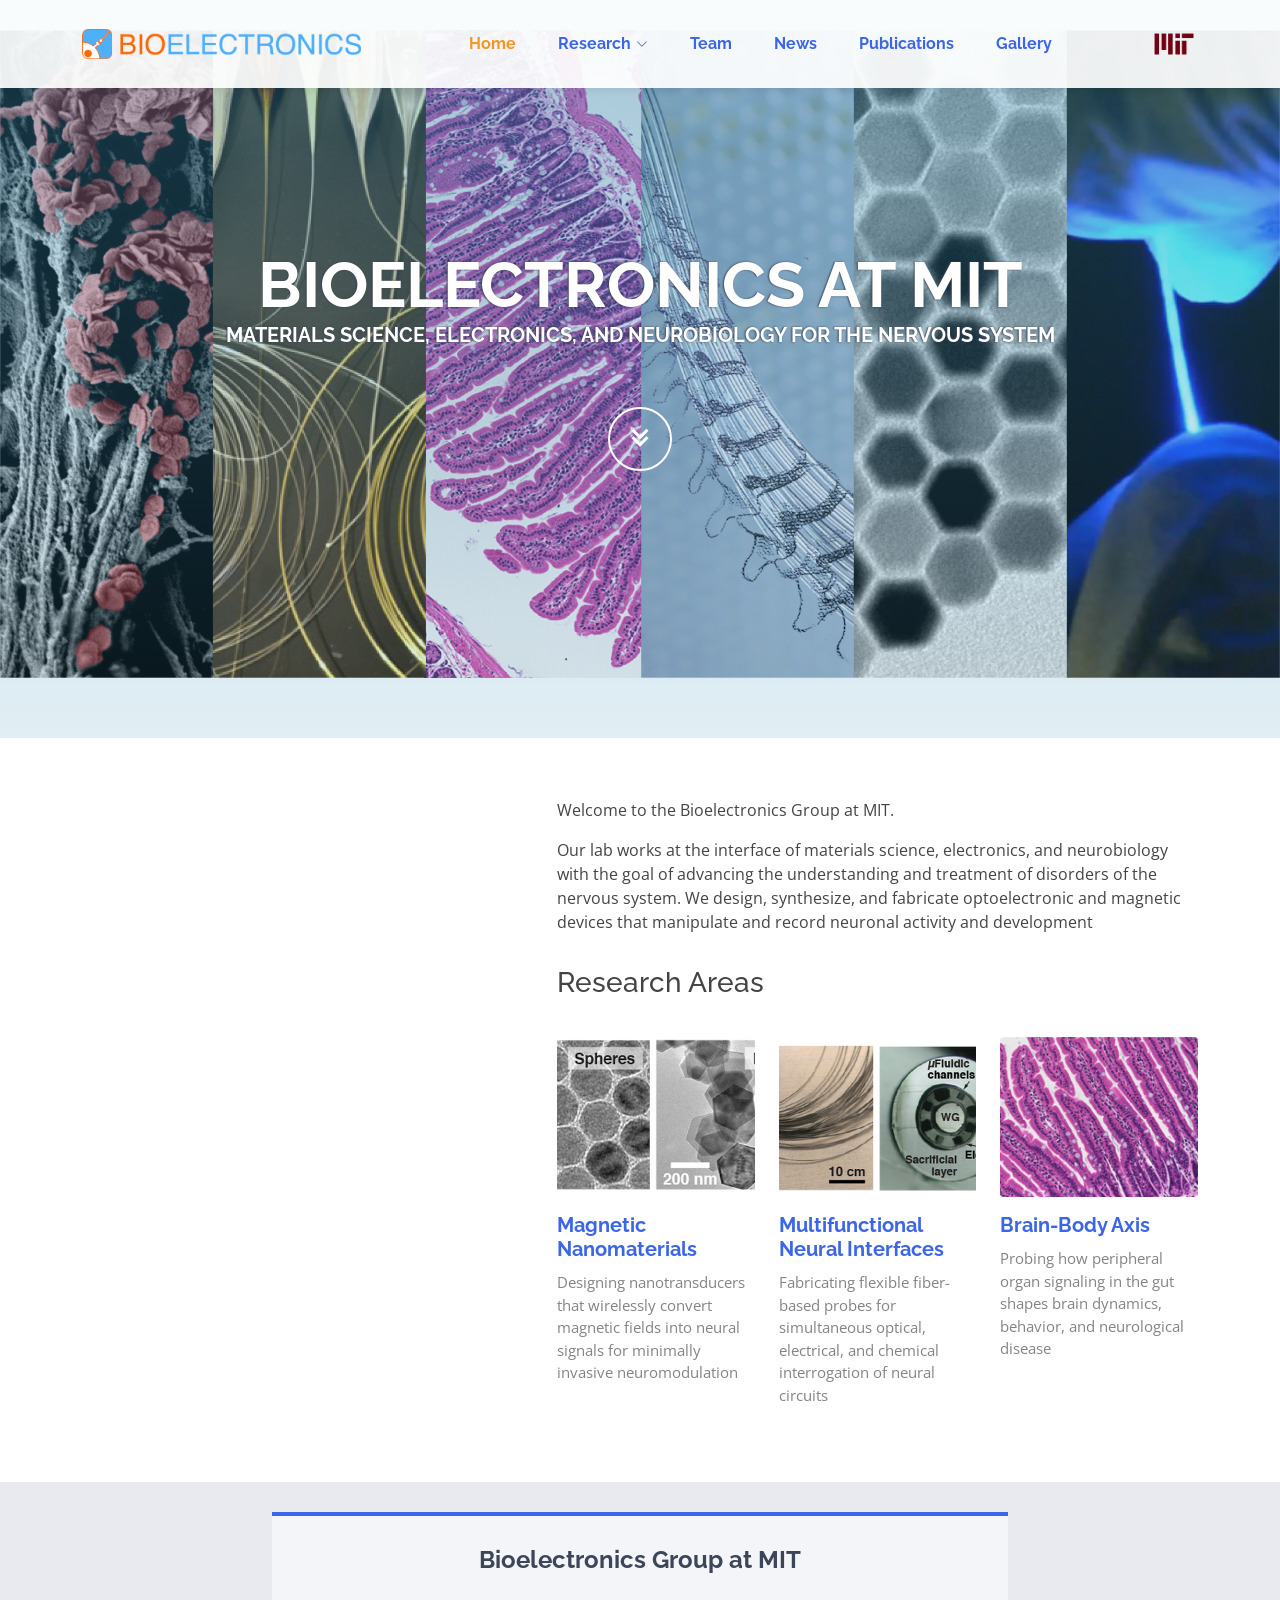
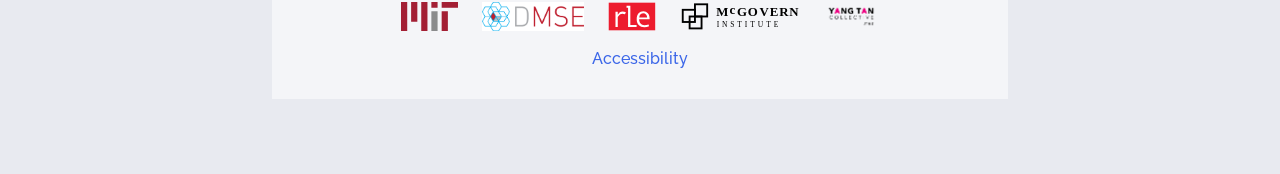
==== commit f6a30b31: "Design update" ====
--- a/index.html
+++ b/index.html
@@ -39,7 +39,7 @@
 <body>
 
   <!-- ======= Header ======= -->
-  <header id="header" class="fixed-top header-transparent">
+  <header id="header" class="fixed-top">
     <div class="container d-flex align-items-center justify-content-between position-relative">
 
       <div class="logo">
@@ -77,9 +77,10 @@
 
   <!-- ======= Hero Section ======= -->
   <section id="hero">
+    <img src="assets/img/hero-bg.png" alt="Research" class="hero-img">
     <div class="hero-container" data-aos="fade-up">
-      <h1>MIT Bioelectronics Group</h1>
-      <h2>Materials, Devices, and Neural Interfaces for the Nervous System</h2>
+      <h1>Bioelectronics at MIT</h1>
+      <h2>Materials Science, Electronics, and Neurobiology for the Nervous System</h2>
       <a href="#about" class="btn-get-started scrollto"><i class="bx bx-chevrons-down"></i></a>
     </div>
   </section><!-- End Hero -->
@@ -93,28 +94,37 @@
         <div class="row no-gutters">
           <div class="content col-xl-5 d-flex align-items-stretch" data-aos="fade-in">
             <div class="content">
-              <div class="pic group-photo"><img src="assets/img/team/Group Photo 3_24.jpg" class="img-fluid" alt=""></div>
+              <div class="pic group-photo"><img src="assets/img/team/Group Photo.jpg" class="img-fluid" alt=""></div>
             </div>
           </div>
           <div class="col-xl-7 d-flex align-items-stretch">
             <div class="icon-boxes d-flex flex-column justify-content-center">
               <div class="row" data-aos="fade-up" >
+                <p> Welcome to the Bioelectronics Group at MIT.</p>
+                <p> Our lab works at the interface of materials science, electronics, and neurobiology with the goal of advancing the understanding and treatment of disorders of the nervous system. We design, synthesize, and fabricate optoelectronic and magnetic devices that manipulate and record neuronal activity and development</p>
+                <p>  </p>
                 <h3>Research Areas</h3>
               </div>
               <div class="row">
-                <div class="col-md-4 icon-box" data-aos="fade-up" data-aos-delay="100">
-                  <i class="bx bx-radio-circle-marked"></i>
-                  <h4>Magnetic Nanomaterials</h4>
+                <div class="col-md-4 icon-box">
+                  <a href="research.html#magnetic">
+                    <img src="assets/img/research/magnetic-nanomaterials.png" class="img-fluid mb-3" alt="Magnetic Nanomaterials" style="width:100%;height:160px;object-fit:cover;border-radius:4px;">
+                  </a>
+                  <h4><a href="research.html#magnetic">Magnetic Nanomaterials</a></h4>
                   <p>Designing nanotransducers that wirelessly convert magnetic fields into neural signals for minimally invasive neuromodulation</p>
                 </div>
-                <div class="col-md-4 icon-box" data-aos="fade-up" data-aos-delay="200">
-                  <i class='bx bx-chip'></i>
-                  <h4>Multifunctional Neural Interfaces</h4>
+                <div class="col-md-4 icon-box">
+                  <a href="research.html#fibers">
+                    <img src="assets/img/research/multifunctional-neural-interfaces.png" class="img-fluid mb-3" alt="Multifunctional Neural Interfaces" style="width:100%;height:160px;object-fit:cover;border-radius:4px;">
+                  </a>
+                  <h4><a href="research.html#fibers">Multifunctional Neural Interfaces</a></h4>
                   <p>Fabricating flexible fiber-based probes for simultaneous optical, electrical, and chemical interrogation of neural circuits</p>
                 </div>
-                <div class="col-md-4 icon-box" data-aos="fade-up" data-aos-delay="300">
-                  <i class="bx bx-transfer"></i>
-                  <h4>Gut-Brain Axis</h4>
+                <div class="col-md-4 icon-box">
+                  <a href="research.html#gutbrain">
+                    <img src="assets/img/research/brain-body.png" class="img-fluid mb-3" alt="Brain-Body Axis" style="width:100%;height:160px;object-fit:cover;border-radius:4px;">
+                  </a>
+                  <h4><a href="research.html#gutbrain">Brain-Body Axis</a></h4>
                   <p>Probing how peripheral organ signaling in the gut shapes brain dynamics, behavior, and neurological disease</p>
                 </div>
               </div>
@@ -133,31 +143,21 @@
       <div class="container">
         <div class="row justify-content-md-center">
 
-          <div class="col-lg-4 col-md-7">
+          <div class="col-lg-8 col-md-10">
             <div class="footer-info">
-              <h3>MIT Bioelectronics Group</h3>
+              <h3>Bioelectronics Group at MIT</h3>
               <div class="social-links mt-3">
-                <a target="_blank" href="https://www.mit.edu/"><img src="assets/img/mit-logo-std-rgb-black.svg"></a>
-                <a target="_blank" href="https://dmse.mit.edu/"><img src="assets/img/dmse-logo.png"></a>
+                <a target="_blank" href="https://www.mit.edu/"><img src="assets/img/logos/MIT-logo.svg"></a>
+                <a target="_blank" href="https://dmse.mit.edu/"><img src="assets/img/logos/DMSE.logo.A.png"></a>
+                <a target="_blank" href="https://www.rle.mit.edu/"><img src="assets/img/logos/RLE.svg"></a>
+                <a target="_blank" href="https://mcgovern.mit.edu/"><img src="assets/img/logos/McGovern.svg"></a>
+                <a target="_blank" href="https://yangtan.mit.edu/"><img src="assets/img/logos/Yang-Tan-Collective-Logo_MIT-Color.png"></a>
               </div>
               <h6 class="accessibility"><a target="_blank" href="https://accessibility.mit.edu/">Accessibility</a></h6>
             </div>
           </div>
 
         </div>
-      </div>
-    </div>
-
-    <div class="container">
-      <div class="copyright">
-        &copy; Copyright 2025 <strong><span>MIT Bioelectronics Group - Massachusetts Institute of Technology</span></strong>. All Rights Reserved
-      </div>
-      <div class="credits">
-        <!-- All the links in the footer should remain intact. -->
-        <!-- You can delete the links only if you purchased the pro version. -->
-        <!-- Licensing information: https://bootstrapmade.com/license/ -->
-        <!-- Purchase the pro version with working PHP/AJAX contact form: https://bootstrapmade.com/squadfree-free-bootstrap-template-creative/ -->
-        Designed by <a href="https://bootstrapmade.com/">BootstrapMade</a>
       </div>
     </div>
   </footer><!-- End Footer -->
--- a/assets/css/style.css
+++ b/assets/css/style.css
@@ -6,11 +6,12 @@
 * License: https://bootstrapmade.com/license/
 */
 
-/* Disable AOS scroll animations — elements always visible */
+/* Disable AOS scroll animations — elements always visible and clickable */
 [data-aos] {
   opacity: 1 !important;
   transform: none !important;
   transition: none !important;
+  pointer-events: auto !important;
 }
 
 /*--------------------------------------------------------------
@@ -23,11 +24,11 @@
 
 a {
   text-decoration: none;
-  color: #67b0d1;
+  color: #3B66E8;
 }
 
 a:hover {
-  color: #8ec4dd;
+  color: #7090F0;
   text-decoration: none;
 }
 
@@ -54,7 +55,7 @@
   right: 15px;
   bottom: 15px;
   z-index: 998;
-  background: #67b0d1;
+  background: #3B66E8;
   width: 40px;
   height: 40px;
   border-radius: 50px;
@@ -68,7 +69,7 @@
 }
 
 .back-to-top:hover {
-  background: #86c0da;
+  background: #6685EF;
   color: #fff;
 }
 
@@ -186,7 +187,7 @@
   font-family: "Raleway", sans-serif;
   font-size: 16px;
   font-weight: 700;
-  color: #5AB3E6;
+  color: #3B66E8;
   white-space: nowrap;
   transition: 0.3s;
 }
@@ -230,7 +231,7 @@
   font-size: 15px;
   text-transform: none;
   font-weight: 600;
-  color: #2f4d5a;
+  color: #3D4558;
 }
 
 .navbar .dropdown ul a i {
@@ -240,7 +241,7 @@
 .navbar .dropdown ul a:hover,
 .navbar .dropdown ul .active:hover,
 .navbar .dropdown ul li:hover>a {
-  color: #67b0d1;
+  color: #3B66E8;
 }
 
 .navbar .dropdown:hover>ul {
@@ -288,7 +289,7 @@
 .navbar .megamenu ul li a:hover,
 .navbar .megamenu ul li .active,
 .navbar .megamenu ul li .active:hover {
-  color: #67b0d1;
+  color: #3B66E8;
 }
 
 .navbar .megamenu:hover>ul {
@@ -382,13 +383,13 @@
 .navbar-mobile a:focus {
   padding: 10px 20px;
   font-size: 15px;
-  color: #2f4d5a;
+  color: #3D4558;
 }
 
 .navbar-mobile a:hover,
 .navbar-mobile .active,
 .navbar-mobile li:hover>a {
-  color: #67b0d1;
+  color: #3B66E8;
 }
 
 .navbar-mobile .getstarted,
@@ -423,7 +424,7 @@
 .navbar-mobile .dropdown ul a:hover,
 .navbar-mobile .dropdown ul .active:hover,
 .navbar-mobile .dropdown ul li:hover>a {
-  color: #67b0d1;
+  color: #3B66E8;
 }
 
 .navbar-mobile .dropdown>.dropdown-active {
@@ -439,7 +440,7 @@
 .navbar-mobile .megamenu ul li a:hover,
 .navbar-mobile .megamenu ul li .active,
 .navbar-mobile .megamenu ul li .active:hover {
-  color: #67b0d1;
+  color: #3B66E8;
 }
 
 /*--------------------------------------------------------------
@@ -447,11 +448,23 @@
 --------------------------------------------------------------*/
 #hero {
   width: 100%;
-  height: 100vh;
-  background: linear-gradient(rgba(55, 142, 181, 0.5), rgba(55, 142, 181, 0.2)), url("../img/hero-bg.jpg") top center;
-  background-size: cover;
+  height: auto;
   position: relative;
   margin-bottom: -90px;
+}
+
+#hero img.hero-img {
+  width: 100%;
+  height: auto;
+  display: block;
+}
+
+#hero::before {
+  content: '';
+  position: absolute;
+  inset: 0;
+  background: linear-gradient(rgba(55, 142, 181, 0.4), rgba(55, 142, 181, 0.15));
+  z-index: 1;
 }
 
 #hero .hero-container {
@@ -464,6 +477,7 @@
   justify-content: center;
   align-items: center;
   flex-direction: column;
+  z-index: 2;
   text-align: center;
 }
 
@@ -474,7 +488,7 @@
   line-height: 56px;
   text-transform: uppercase;
   color: #fff;
-  text-shadow: -1px 0 2px #2f4d5a;
+  text-shadow: -1px 0 2px #3D4558;
 }
 
 #hero h2 {
@@ -484,7 +498,7 @@
   font-size: 20px;
   text-transform: uppercase;
   font-weight: 700;
-  text-shadow: -1px 0 2px #2f4d5a;
+  text-shadow: -1px 0 2px #3D4558;
 }
 
 #hero .btn-get-started {
@@ -550,7 +564,7 @@
   font-weight: bold;
   position: relative;
   margin-bottom: 30px;
-  color: #2f4d5a;
+  color: #3D4558;
   z-index: 2;
 }
 
@@ -643,7 +657,7 @@
 .about .content h3 {
   font-weight: 700;
   font-size: 34px;
-  color: #2f4d5a;
+  color: #3D4558;
   margin-bottom: 30px;
 }
 
@@ -653,7 +667,7 @@
 
 .about .content .about-btn {
   display: inline-block;
-  background: #67b0d1;
+  background: #3B66E8;
   padding: 6px 44px 8px 30px;
   color: #fff;
   border-radius: 50px;
@@ -678,7 +692,7 @@
 
 .about .icon-boxes .icon-box i {
   font-size: 40px;
-  color: #67b0d1;
+  color: #3B66E8;
   margin-bottom: 10px;
 }
 
@@ -758,7 +772,7 @@
 .research .content h3 {
   font-weight: 700;
   font-size: 34px;
-  color: #2f4d5a;
+  color: #3D4558;
   margin-bottom: 30px;
 }
 
@@ -828,7 +842,7 @@
 }
 
 .services .icon-box:hover::before {
-  background: #67b0d1;
+  background: #3B66E8;
   top: 0;
   border-radius: 0px;
 }
@@ -840,7 +854,7 @@
 .services .icon i {
   font-size: 48px;
   line-height: 1;
-  color: #67b0d1;
+  color: #3B66E8;
   transition: all 0.3s ease-in-out;
 }
 
@@ -932,14 +946,14 @@
   font-weight: 600;
   line-height: 1;
   text-transform: uppercase;
-  color: #2f4d5a;
+  color: #3D4558;
   margin-bottom: 5px;
   transition: all 0.3s ease-in-out;
 }
 
 .portfolio #portfolio-flters li:hover,
 .portfolio #portfolio-flters li.filter-active {
-  color: #67b0d1;
+  color: #3B66E8;
 }
 
 .portfolio #portfolio-flters li:last-child {
@@ -969,7 +983,7 @@
 .portfolio .portfolio-wrap .portfolio-info {
   background: #fff;
   padding: 20px 0;
-  color: #2f4d5a;
+  color: #3D4558;
   box-shadow: 0px 2px 15px rgba(0, 0, 0, 0.1);
   text-align: center;
   font-size: 13px;
@@ -1005,7 +1019,7 @@
 }
 
 .portfolio .portfolio-wrap .portfolio-links a+a {
-  border-left: 1px solid #8ec4dd;
+  border-left: 1px solid #7090F0;
 }
 
 .portfolio .portfolio-wrap:hover::before {
@@ -1042,11 +1056,11 @@
   height: 12px;
   background-color: #fff;
   opacity: 1;
-  border: 1px solid #67b0d1;
+  border: 1px solid #3B66E8;
 }
 
 .portfolio-details .portfolio-details-slider .swiper-pagination .swiper-pagination-bullet-active {
-  background-color: #67b0d1;
+  background-color: #3B66E8;
 }
 
 .portfolio-details .portfolio-info {
@@ -1133,13 +1147,23 @@
 
 .team .member {
   text-align: center;
-  margin-bottom: 150px;
+  margin-bottom: 190px;
   position: relative;
 }
 
 .team .member .pic {
   overflow: hidden;
-  height: 220px;
+  height: 0;
+  padding-bottom: 100%;
+  position: relative;
+}
+
+.team .member .pic a,
+.team .member .pic > img {
+  position: absolute;
+  top: 0; left: 0;
+  width: 100%;
+  height: 100%;
 }
 
 .team .member .pic img {
@@ -1156,7 +1180,7 @@
   right: 20px;
   background: #fff;
   padding: 20px 5px;
-  color: #2f4d5a;
+  color: #3D4558;
   box-shadow: 0px 2px 15px rgba(0, 0, 0, 0.1);
   overflow: hidden;
 }
@@ -1169,7 +1193,7 @@
   font-weight: 700;
   margin-bottom: 10px;
   font-size: 16px;
-  color: #2f4d5a;
+  color: #3D4558;
   position: relative;
   padding-bottom: 10px;
 }
@@ -1201,7 +1225,7 @@
 }
 
 .team .member .social a:hover {
-  color: #67b0d1;
+  color: #3B66E8;
 }
 
 .team .member .social i {
@@ -1245,7 +1269,7 @@
 
 .contact .info-box i {
   font-size: 32px;
-  color: #67b0d1;
+  color: #3B66E8;
   border-radius: 50%;
   padding: 8px;
   border: 2px dotted #f0f7fa;
@@ -1321,7 +1345,7 @@
 
 .contact .php-email-form input::focus,
 .contact .php-email-form textarea::focus {
-  background-color: #67b0d1;
+  background-color: #3B66E8;
 }
 
 .contact .php-email-form input {
@@ -1333,7 +1357,7 @@
 }
 
 .contact .php-email-form button[type=submit] {
-  background: #67b0d1;
+  background: #3B66E8;
   border: 0;
   padding: 10px 24px;
   color: #fff;
@@ -1341,7 +1365,7 @@
 }
 
 .contact .php-email-form button[type=submit]:hover {
-  background: #8ec4dd;
+  background: #7090F0;
 }
 
 @keyframes animate-loading {
@@ -1358,9 +1382,9 @@
 # Footer
 --------------------------------------------------------------*/
 #footer {
-  background: #263f49;
+  background: #E8EAF0;
   padding: 0 0 30px 0;
-  color: #fff;
+  color: #3D4558;
   font-size: 14px;
 }
 
@@ -1371,9 +1395,9 @@
 #footer .footer-top .footer-info {
   margin-top: -30px;
   margin-bottom: 15px;
-  background: white;
-  color: #2f4d5a;
-  border-top: 4px solid #67b0d1;
+  background: #F4F5F8;
+  color: #3D4558;
+  border-top: 4px solid #3B66E8;
   text-align: center;
   padding: 30px 20px;
 }
@@ -1400,7 +1424,7 @@
 #footer .footer-top .social-links .social-link {
   font-size: 18px;
   display: inline-block;
-  background: #2f4d5a;
+  background: #3D4558;
   color: #fff;
   line-height: 1px;
   padding: 8px 0;
@@ -1423,7 +1447,7 @@
 }
 
 #footer .footer-top .social-links .social-link:hover {
-  background: #67b0d1;
+  background: #3B66E8;
   color: #fff;
   text-decoration: none;
 }
@@ -1431,7 +1455,7 @@
 #footer .footer-top h4 {
   font-size: 16px;
   font-weight: 600;
-  color: #fff;
+  color: #3D4558;
   position: relative;
   padding-bottom: 12px;
 }
@@ -1485,7 +1509,7 @@
 }
 
 #footer .copyright {
-  border-top: 1px solid #385b6b;
+  border-top: 1px solid #C8CADC;
   text-align: center;
   padding-top: 30px;
 }
@@ -1494,7 +1518,7 @@
   padding-top: 10px;
   text-align: center;
   font-size: 13px;
-  color: #fff;
+  color: #3D4558;
 }
 
 @media (max-width: 575px) {
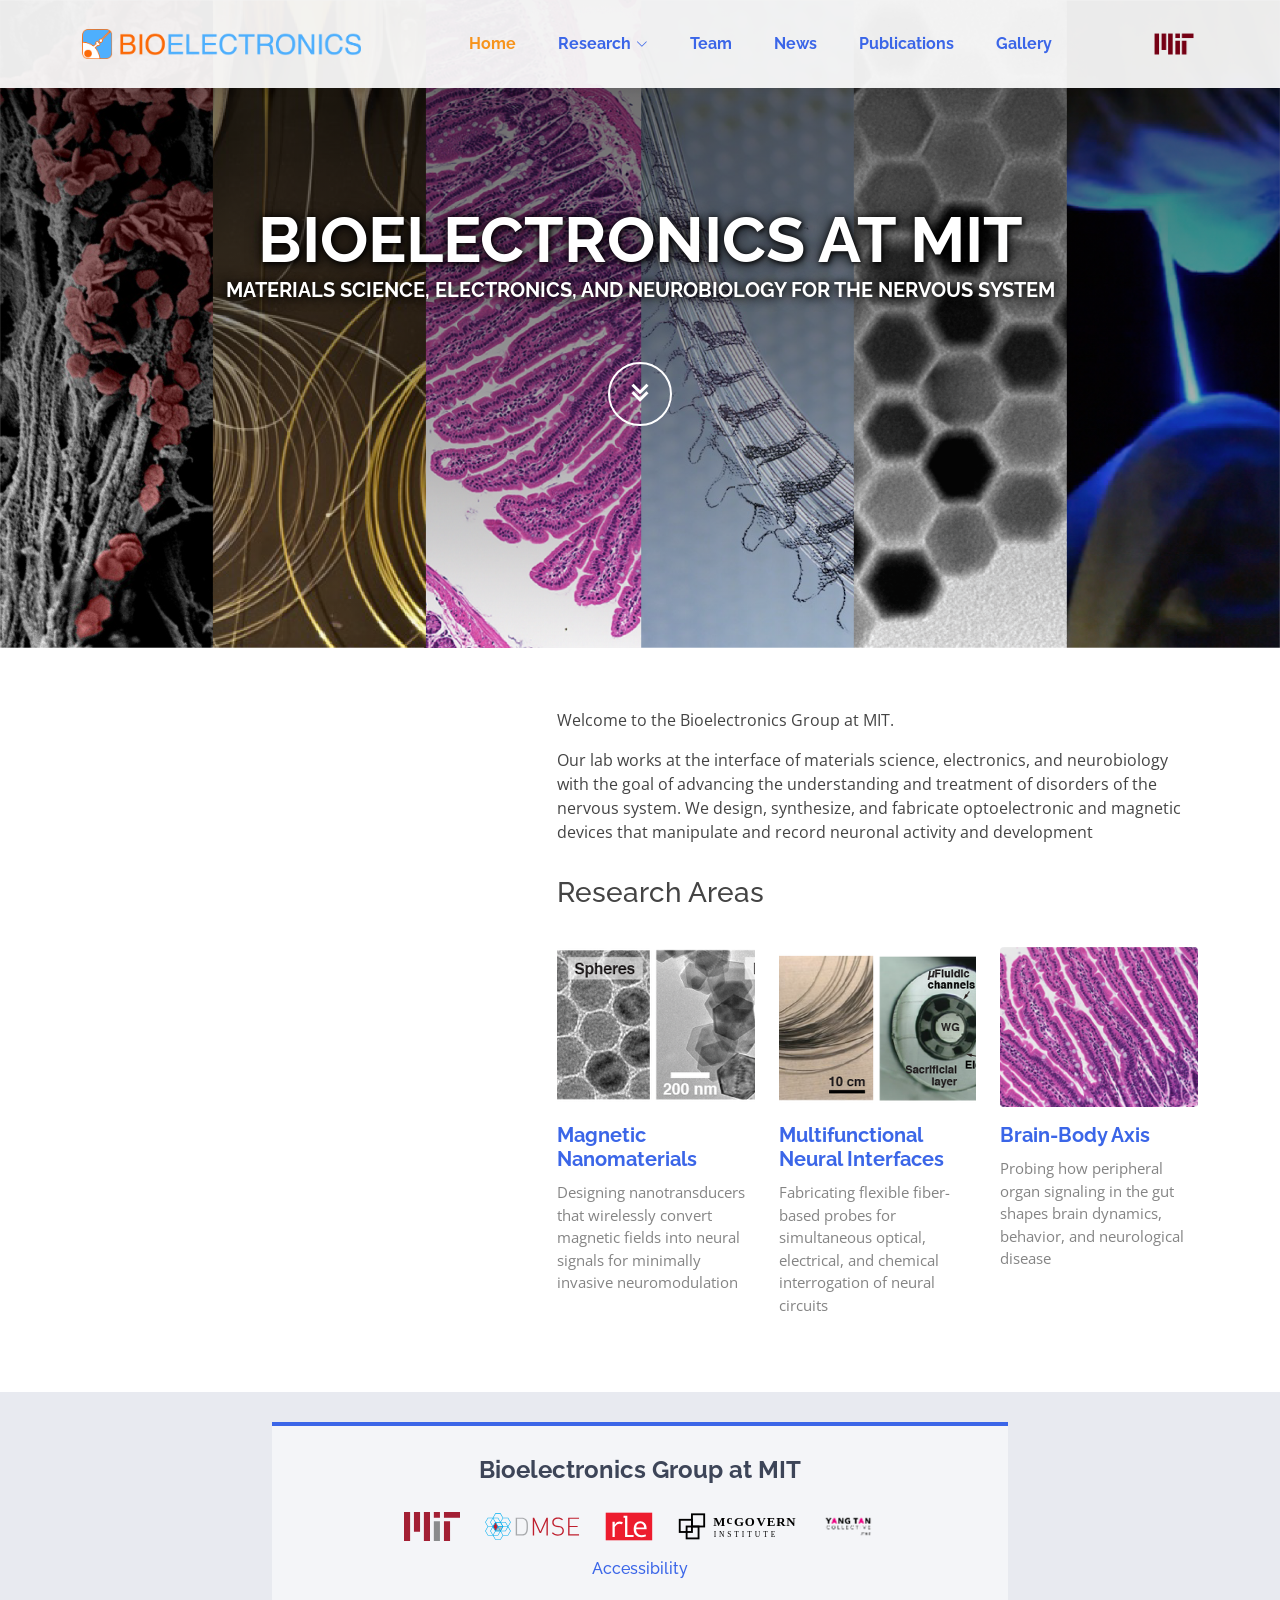
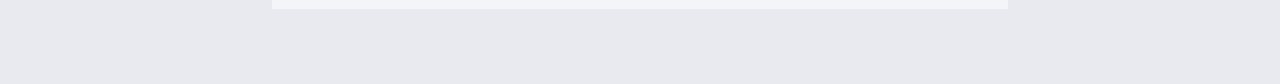
==== commit cbcf2ce7: "Minor update" ====
--- a/index.html
+++ b/index.html
@@ -148,7 +148,7 @@
               <h3>Bioelectronics Group at MIT</h3>
               <div class="social-links mt-3">
                 <a target="_blank" href="https://www.mit.edu/"><img src="assets/img/logos/MIT-logo.svg"></a>
-                <a target="_blank" href="https://dmse.mit.edu/"><img src="assets/img/logos/DMSE.logo.A.png"></a>
+                <a target="_blank" href="https://dmse.mit.edu/"><img src="assets/img/logos/DMSE.svg"></a>
                 <a target="_blank" href="https://www.rle.mit.edu/"><img src="assets/img/logos/RLE.svg"></a>
                 <a target="_blank" href="https://mcgovern.mit.edu/"><img src="assets/img/logos/McGovern.svg"></a>
                 <a target="_blank" href="https://yangtan.mit.edu/"><img src="assets/img/logos/Yang-Tan-Collective-Logo_MIT-Color.png"></a>
--- a/assets/css/style.css
+++ b/assets/css/style.css
@@ -451,6 +451,8 @@
   height: auto;
   position: relative;
   margin-bottom: -90px;
+  overflow: hidden;
+  padding: 0;
 }
 
 #hero img.hero-img {
@@ -463,7 +465,11 @@
   content: '';
   position: absolute;
   inset: 0;
-  background: linear-gradient(rgba(55, 142, 181, 0.4), rgba(55, 142, 181, 0.15));
+  background: linear-gradient(
+    rgba(0,0,0,0.6) 0%,
+    rgba(0,0,0,0.4) 50%,
+    rgba(0,0,0,0.0) 100%
+  );
   z-index: 1;
 }
 
@@ -488,7 +494,7 @@
   line-height: 56px;
   text-transform: uppercase;
   color: #fff;
-  text-shadow: -1px 0 2px #3D4558;
+  text-shadow: 0 2px 16px rgba(0,0,0,0.85), 0 0 6px rgba(0,0,0,0.7), 2px 2px 4px rgba(0,0,0,0.6);
 }
 
 #hero h2 {
@@ -498,7 +504,7 @@
   font-size: 20px;
   text-transform: uppercase;
   font-weight: 700;
-  text-shadow: -1px 0 2px #3D4558;
+  text-shadow: 0 2px 12px rgba(0,0,0,0.85), 0 0 6px rgba(0,0,0,0.7);
 }
 
 #hero .btn-get-started {
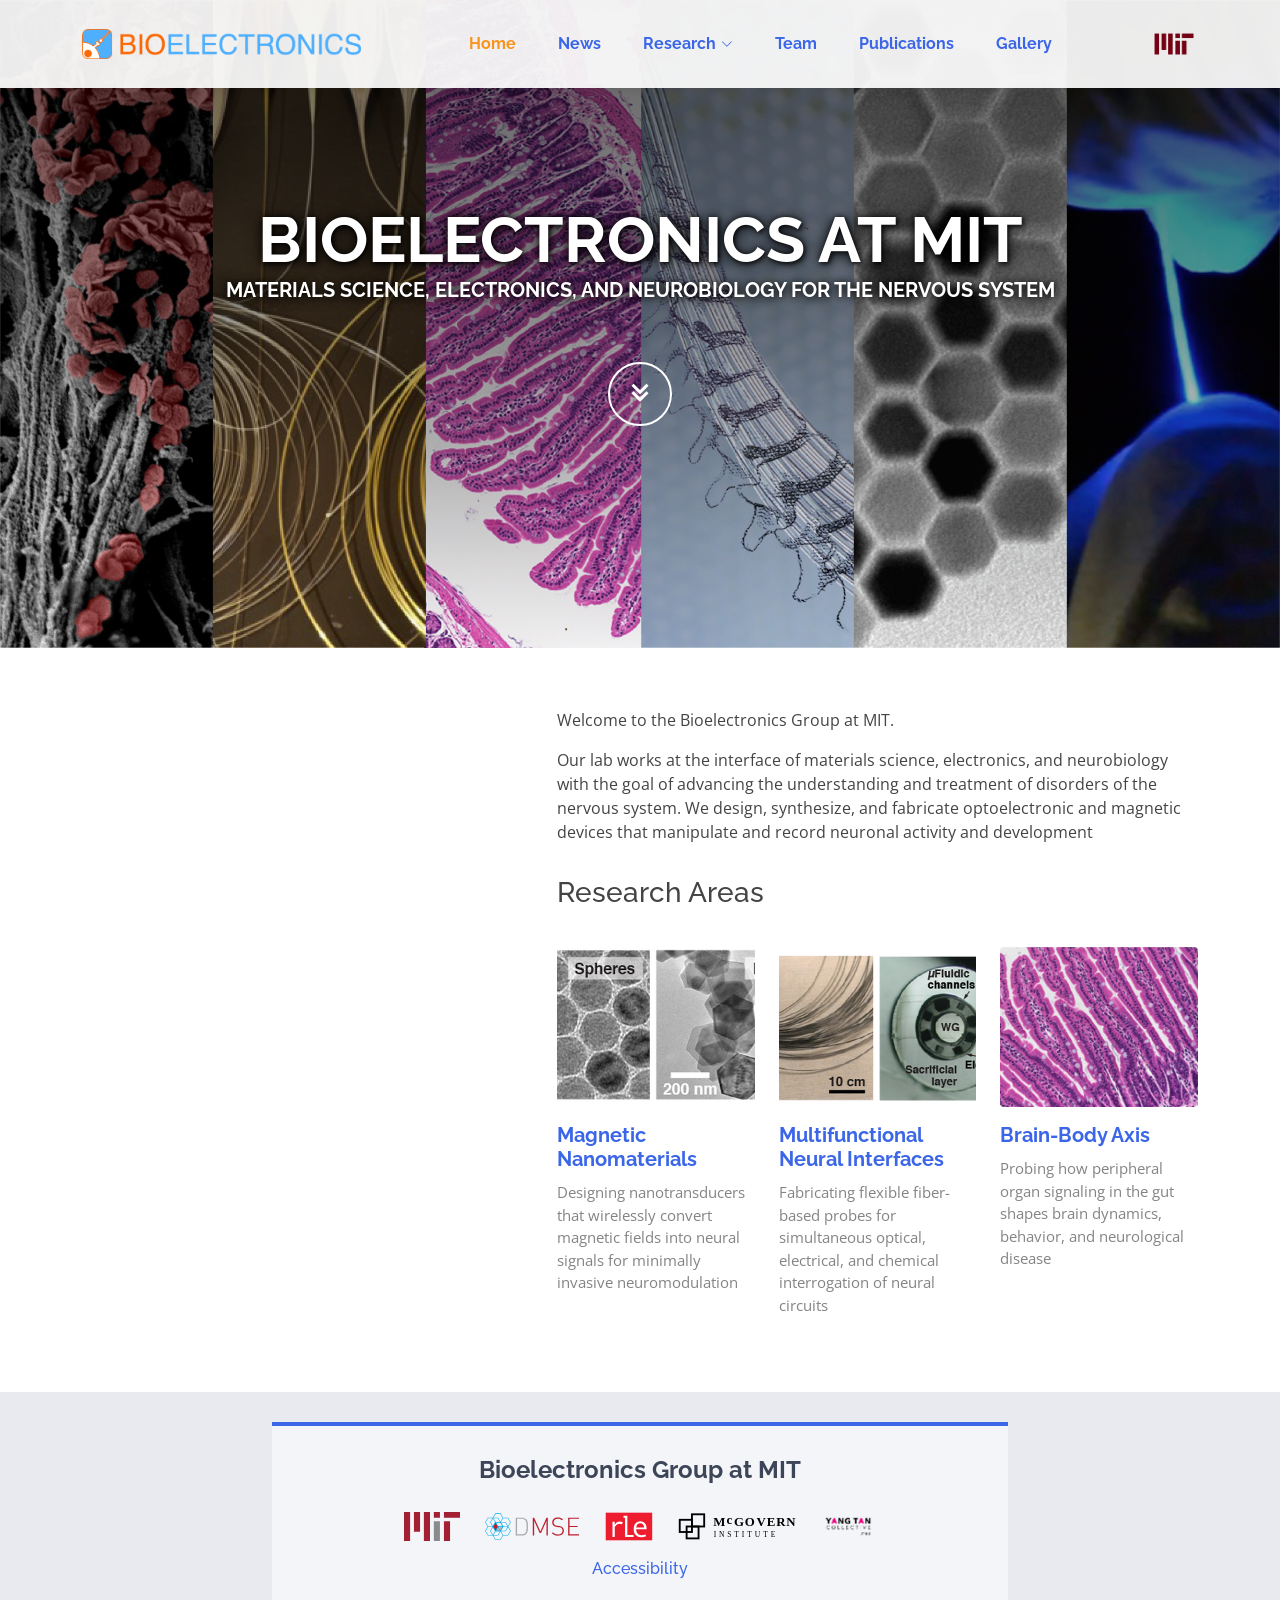
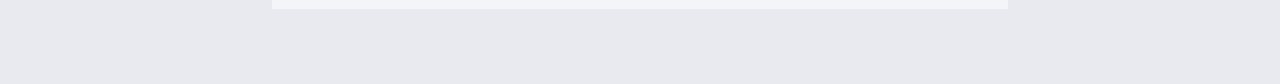
==== commit 4fc68db1: "Final initial update" ====
--- a/index.html
+++ b/index.html
@@ -51,6 +51,7 @@
       <nav id="navbar" class="navbar">
         <ul>
           <li><a class="nav-link scrollto active" href="#hero">Home</a></li>
+          <li><a class="nav-link scrollto" href="news.html">News</a></li>
           <li class="dropdown"><a href="research.html"><span>Research</span> <i class="bi bi-chevron-down"></i></a>
             <ul>
               <li><a href="research.html#overview">Overview</a></li>
@@ -60,10 +61,8 @@
             </ul>
           </li>
           <li><a class="nav-link scrollto" href="team.html">Team</a></li>
-          <li><a class="nav-link scrollto" href="news.html">News</a></li>
           <li><a class="nav-link scrollto" href="publications.html">Publications</a></li>
           <li><a class="nav-link scrollto" href="gallery.html">Gallery</a></li>
-          
         </ul>
         <i class="bi bi-list mobile-nav-toggle"></i>
       </nav><!-- .navbar -->
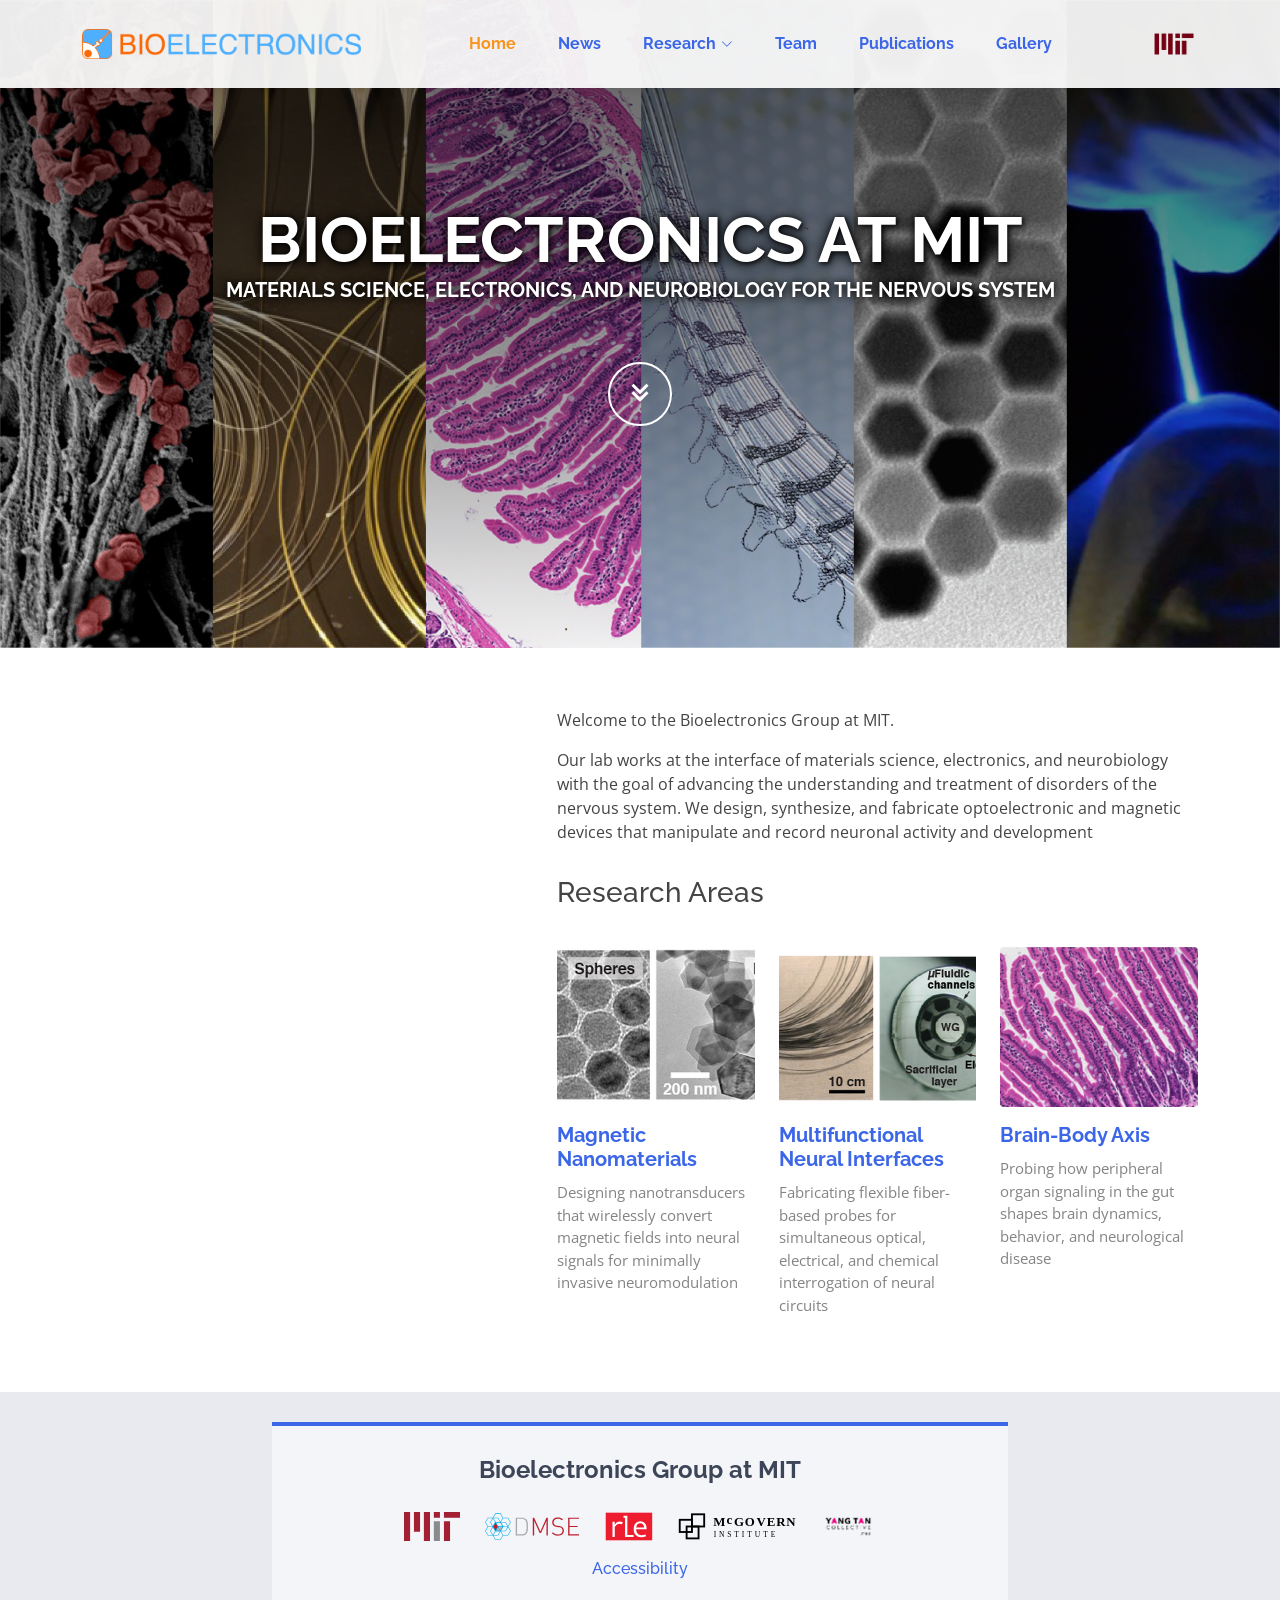
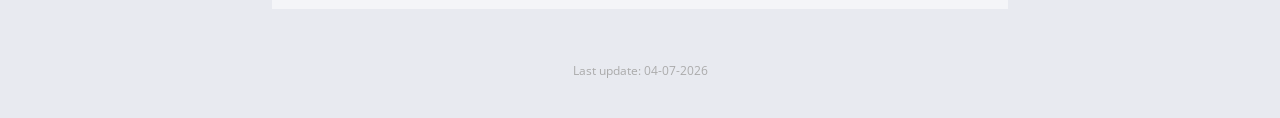
==== commit 058981ed: "Github actions - show last update" ====
--- a/index.html
+++ b/index.html
@@ -159,6 +159,7 @@
         </div>
       </div>
     </div>
+    <div class="footer-bottom text-center" style="padding: 8px 0; font-size: 0.75rem; color: #aaa;">Last update: 04-07-2026</div>
   </footer><!-- End Footer -->
 
   <a href="#" class="back-to-top d-flex align-items-center justify-content-center"><i class="bi bi-arrow-up-short"></i></a>
--- a/assets/css/style.css
+++ b/assets/css/style.css
@@ -325,7 +325,7 @@
 * Mobile Navigation 
 */
 .mobile-nav-toggle {
-  color: #fff;
+  color: #3B66E8;
   font-size: 28px;
   cursor: pointer;
   display: none;
@@ -533,6 +533,15 @@
 }
 
 @media (max-width: 768px) {
+  #hero {
+    padding-top: 70px;
+    background: #111;
+  }
+
+  #hero .hero-container {
+    top: 70px;
+  }
+
   #hero h1 {
     font-size: 28px;
     line-height: 36px;
@@ -819,6 +828,133 @@
 .news .news-pic-container img {
   max-width: min(90%, 400px);
   box-shadow: 0px 2px 15px rgba(0, 0, 0, 0.2);
+}
+
+/*--------------------------------------------------------------
+# Publications
+--------------------------------------------------------------*/
+
+/* Filter buttons */
+.pub-filters {
+  margin-bottom: 28px;
+  display: flex;
+  flex-wrap: wrap;
+  gap: 8px;
+}
+
+.pub-filter-btn {
+  padding: 5px 14px;
+  border: 1.5px solid #3B66E8;
+  border-radius: 20px;
+  background: transparent;
+  color: #3B66E8;
+  font-size: 14px;
+  cursor: pointer;
+  transition: background 0.2s, color 0.2s;
+}
+
+.pub-filter-btn:hover,
+.pub-filter-btn.active {
+  background: #3B66E8;
+  color: #fff;
+}
+
+/* Year group */
+.pub-year-group {
+  margin-bottom: 36px;
+}
+
+.pub-year {
+  font-size: 26px;
+  font-weight: 700;
+  color: #3D4558;
+  margin-bottom: 20px;
+  padding-bottom: 8px;
+  border-bottom: 2px solid #e9ecef;
+}
+
+/* Individual publication */
+.pub-item {
+  margin-bottom: 22px;
+  padding-bottom: 22px;
+  border-bottom: 1px solid #f0f0f0;
+}
+
+.pub-item:last-child {
+  border-bottom: none;
+}
+
+/* Tags row */
+.pub-tags {
+  margin-bottom: 5px;
+  display: flex;
+  flex-wrap: wrap;
+  gap: 5px;
+}
+
+.pub-tag {
+  display: inline-block;
+  padding: 2px 9px;
+  border-radius: 12px;
+  font-size: 12px;
+  color: #fff;
+  font-weight: 500;
+}
+
+/* Title */
+.pub-title {
+  font-size: 15.5px;
+  font-weight: 700;
+  margin-bottom: 4px;
+  line-height: 1.4;
+}
+
+.pub-title-link {
+  color: #3B66E8;
+  text-decoration: none;
+}
+
+.pub-title-link:hover {
+  color: #7090F0;
+  text-decoration: underline;
+}
+
+.pub-title-text {
+  color: #3D4558;
+}
+
+/* Authors */
+.pub-authors {
+  font-size: 14px;
+  color: #555;
+  margin-bottom: 3px;
+}
+
+/* Journal / doi line */
+.pub-meta {
+  font-size: 14px;
+  color: #777;
+}
+
+.pub-meta a {
+  color: #777;
+}
+
+.pub-meta a:hover {
+  color: #3B66E8;
+}
+
+/* Optional thumbnail */
+.pub-img-wrap {
+  margin-top: 8px;
+}
+
+.pub-img-wrap img {
+  max-height: 144px;
+  max-width: 216px;
+  object-fit: contain;
+  border-radius: 3px;
+  box-shadow: 0 1px 4px rgba(0,0,0,0.15);
 }
 
 /*--------------------------------------------------------------
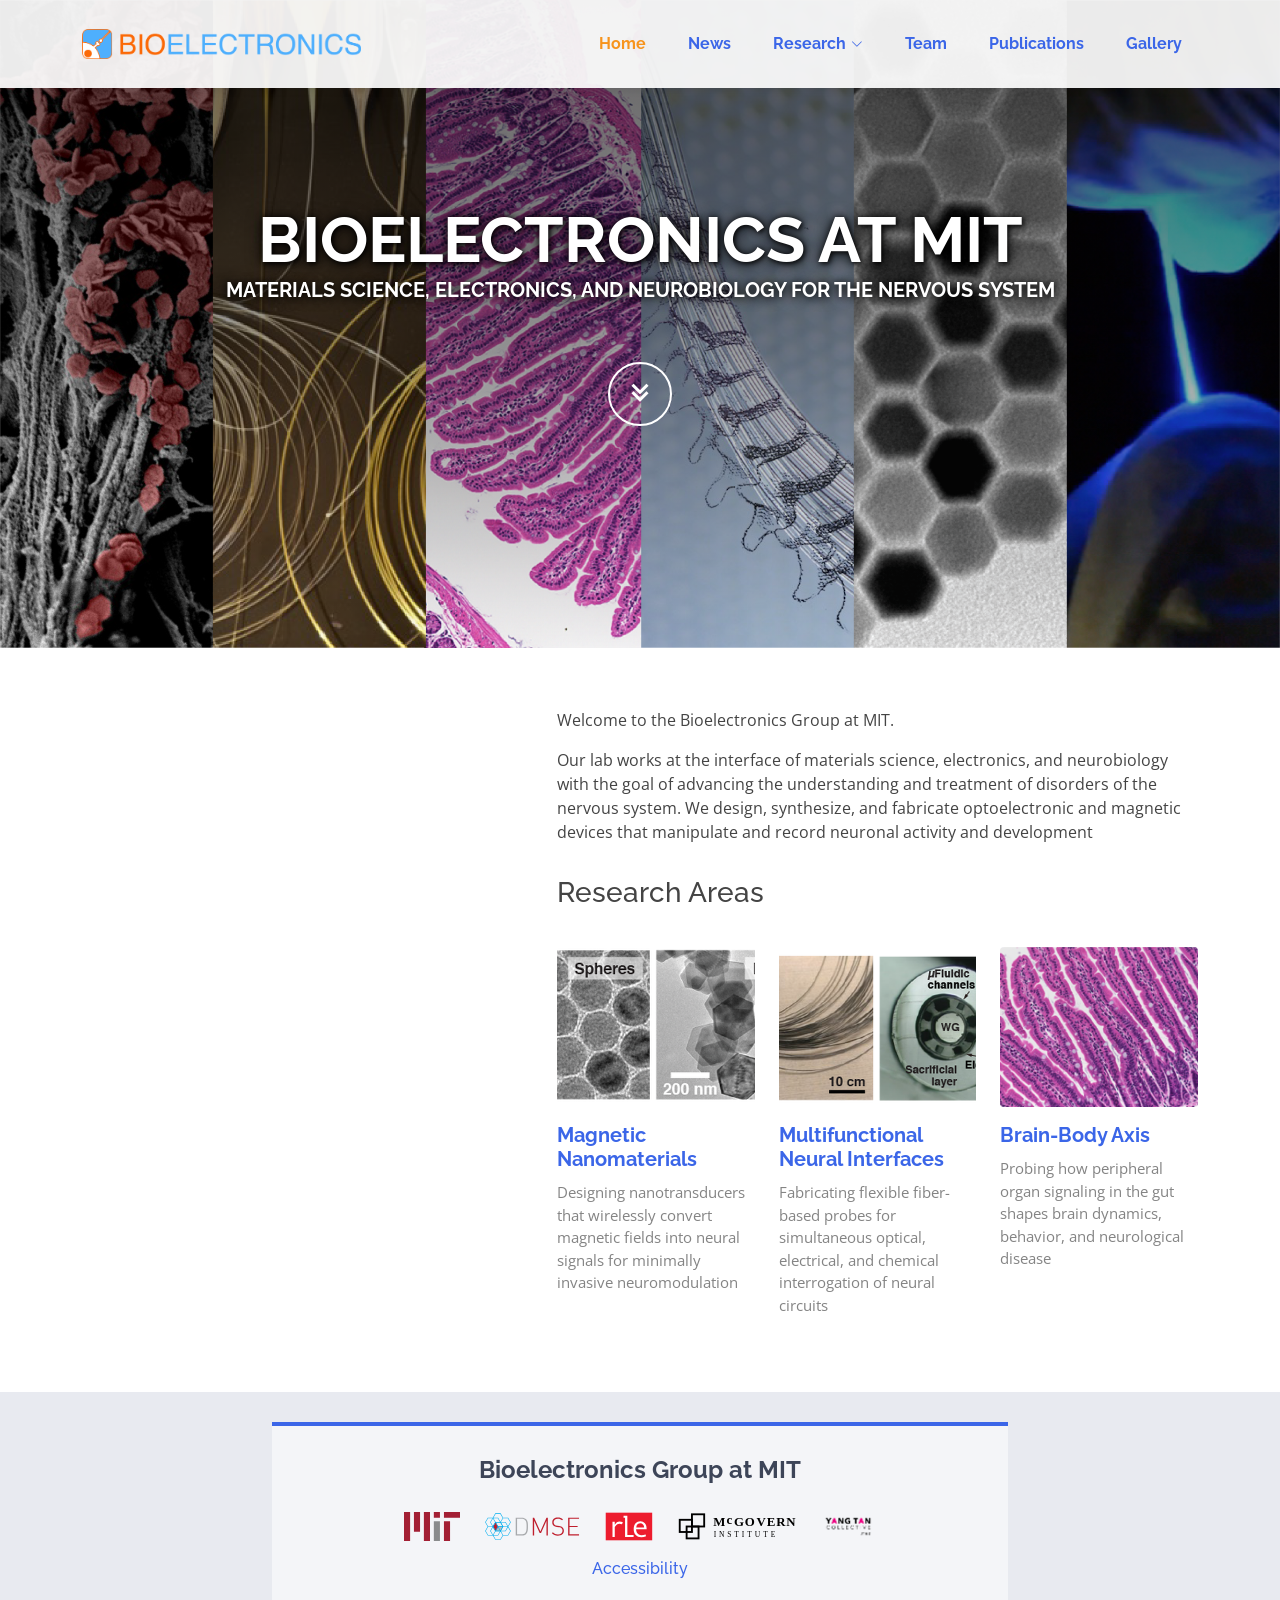
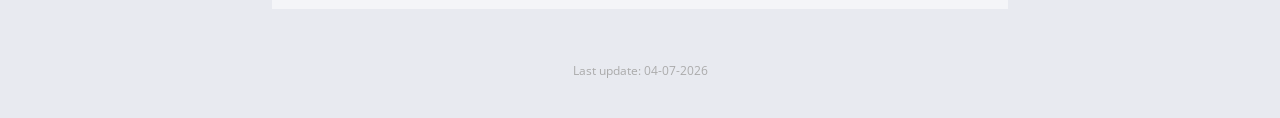
==== commit 68dd750b: "Remove MIT logo from the top right" ====
--- a/index.html
+++ b/index.html
@@ -67,9 +67,6 @@
         <i class="bi bi-list mobile-nav-toggle"></i>
       </nav><!-- .navbar -->
 
-      <div class="logo" id="mit-logo">
-        <a target="_blank " href="https://www.mit.edu/"><img src="assets/img/mit-logo-red.png" alt="" class="img-fluid"></a>
-      </div>
 
     </div>
   </header><!-- End Header -->
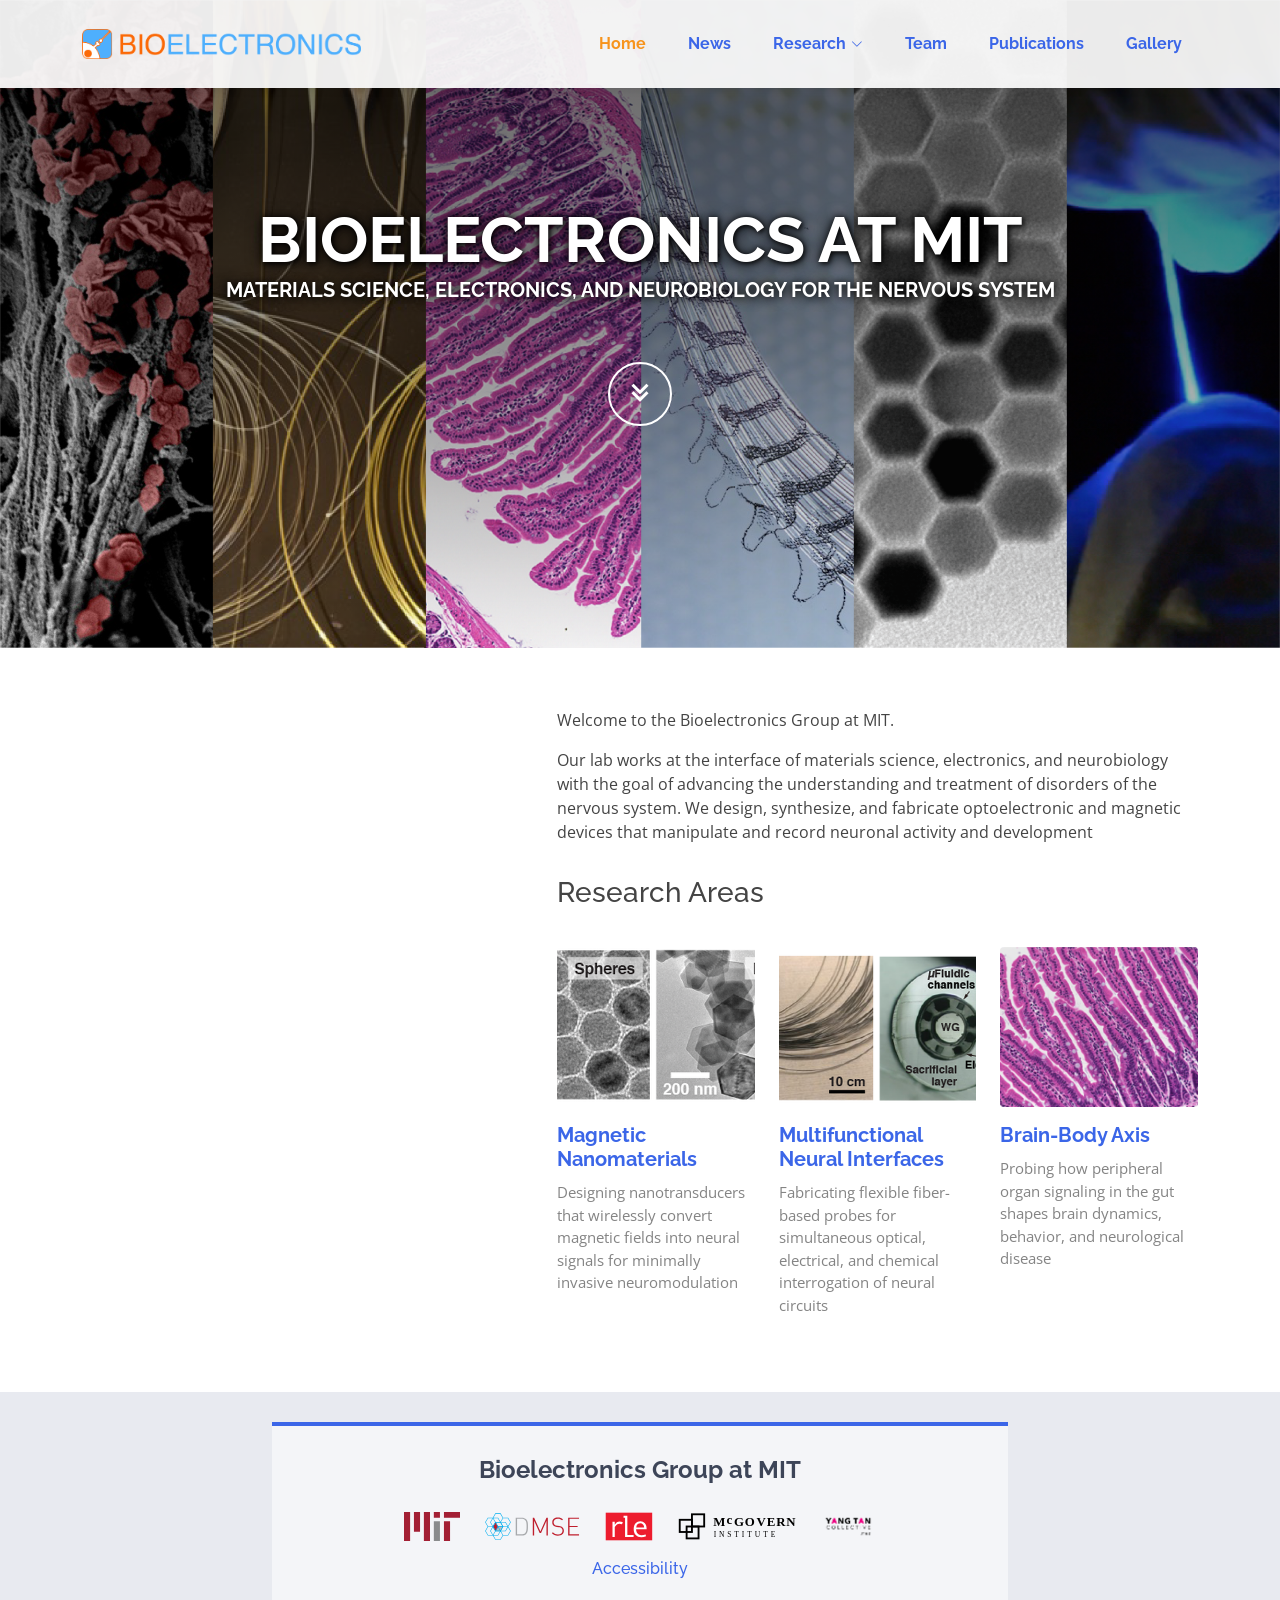
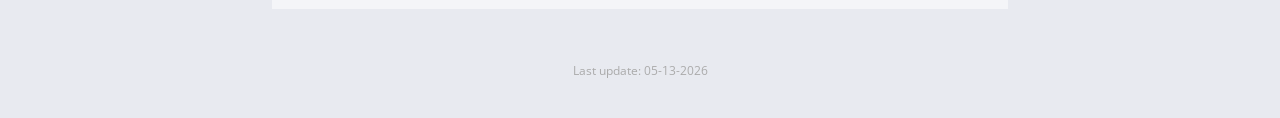
==== commit d80d495f: "News update News update" ====
--- a/index.html
+++ b/index.html
@@ -156,7 +156,7 @@
         </div>
       </div>
     </div>
-    <div class="footer-bottom text-center" style="padding: 8px 0; font-size: 0.75rem; color: #aaa;">Last update: 04-07-2026</div>
+    <div class="footer-bottom text-center" style="padding: 8px 0; font-size: 0.75rem; color: #aaa;">Last update: 05-13-2026</div>
   </footer><!-- End Footer -->
 
   <a href="#" class="back-to-top d-flex align-items-center justify-content-center"><i class="bi bi-arrow-up-short"></i></a>
